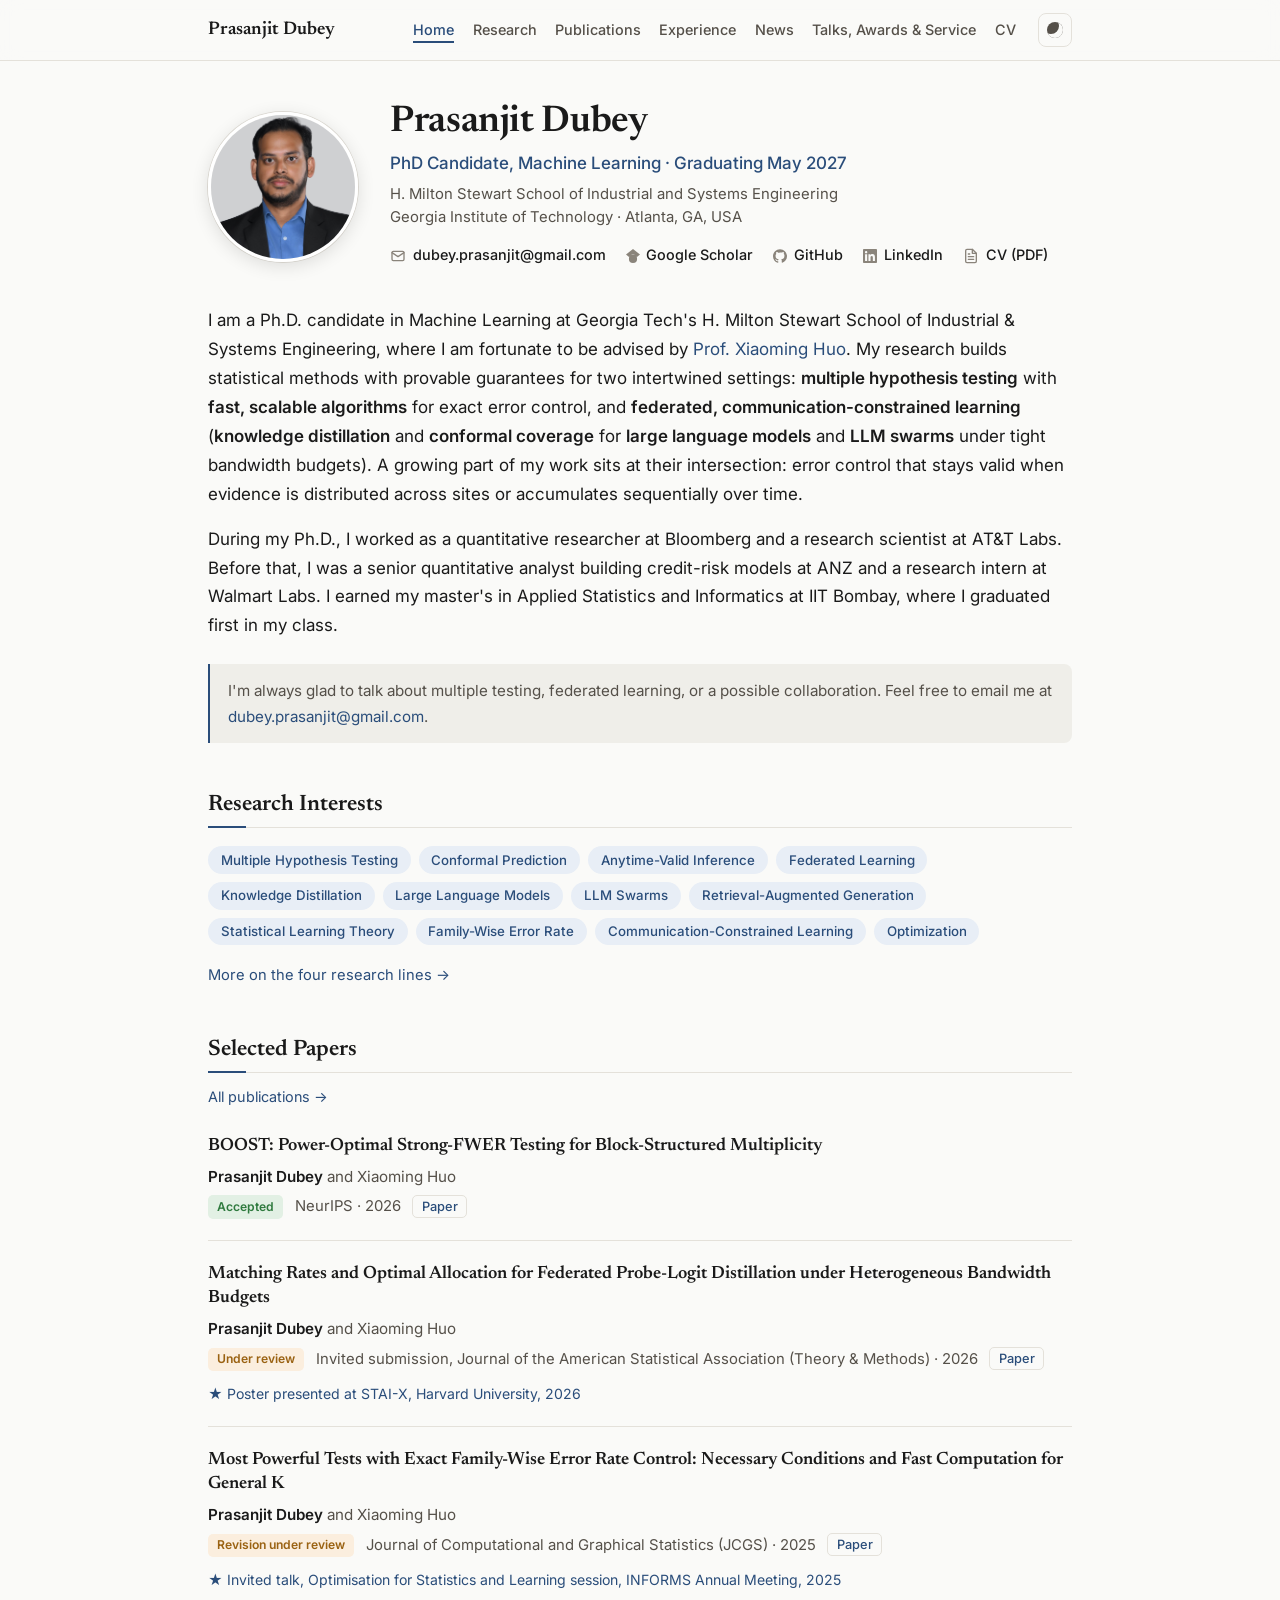
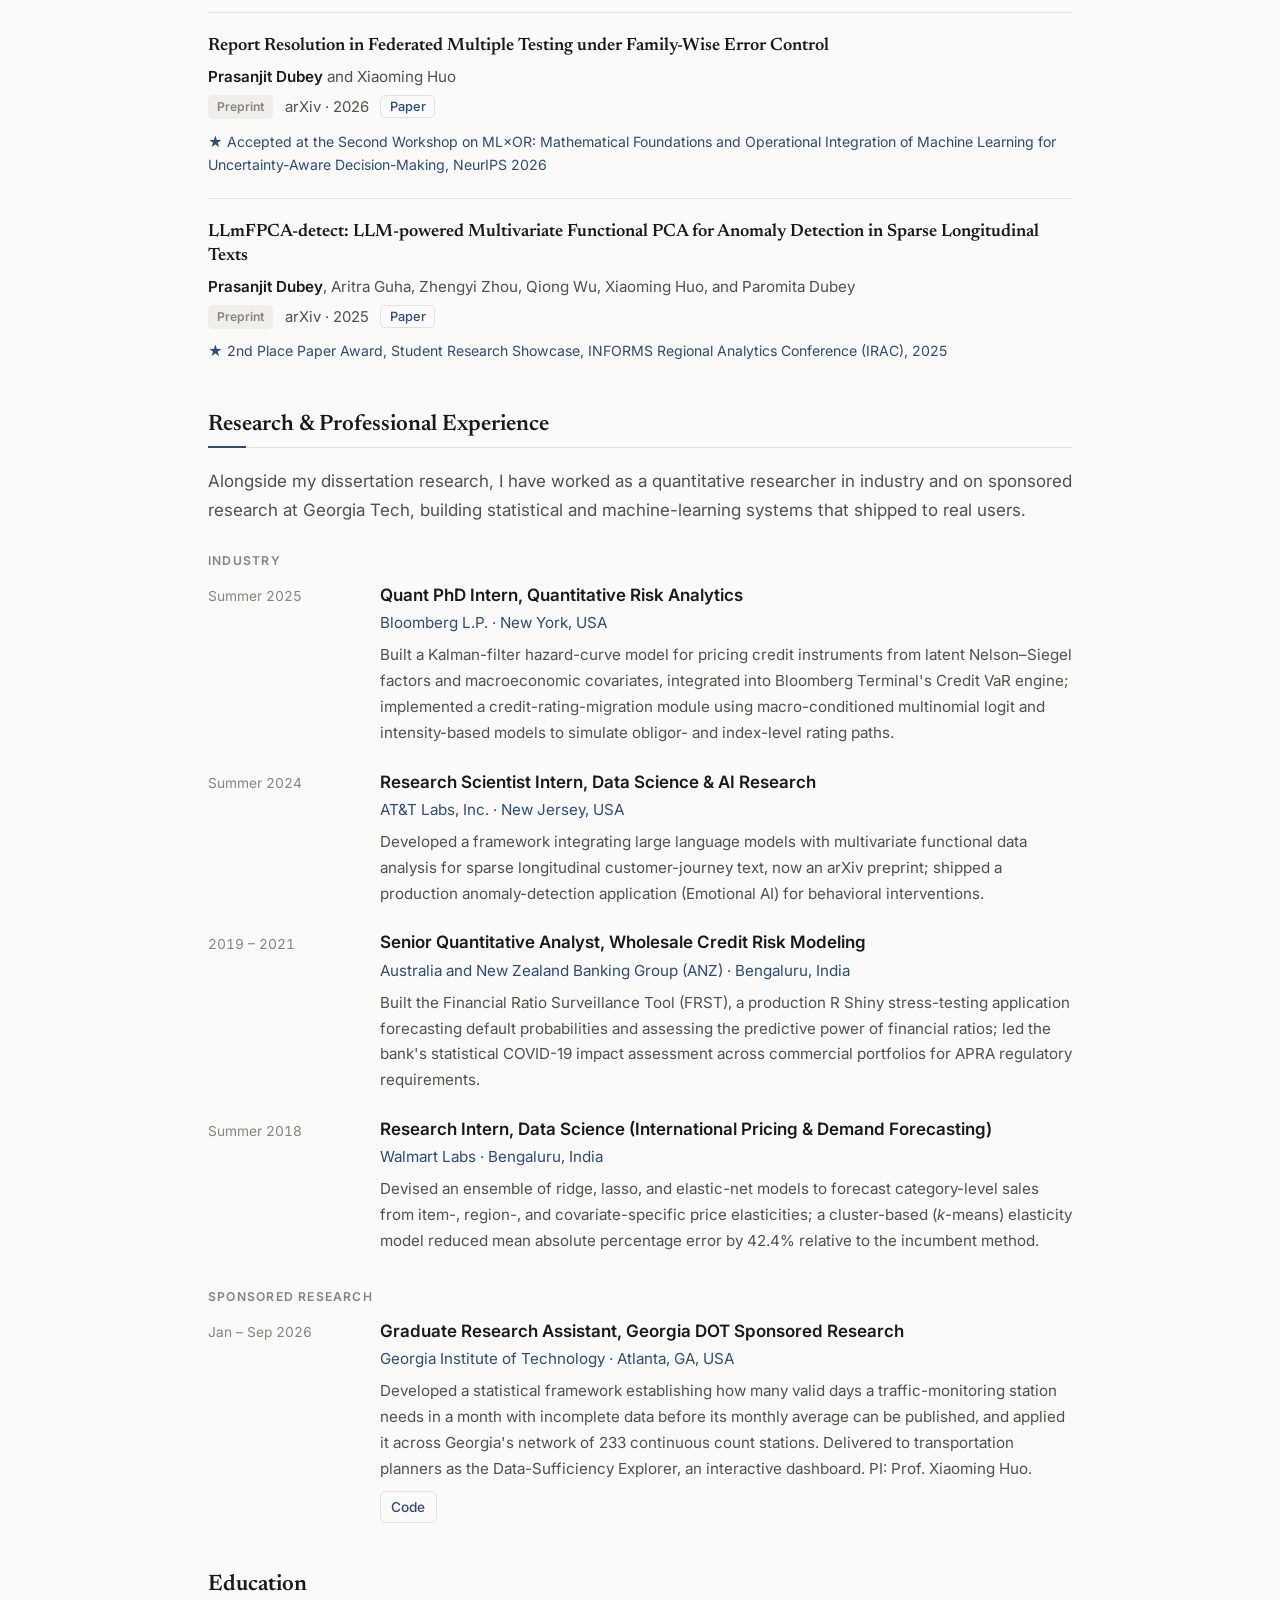
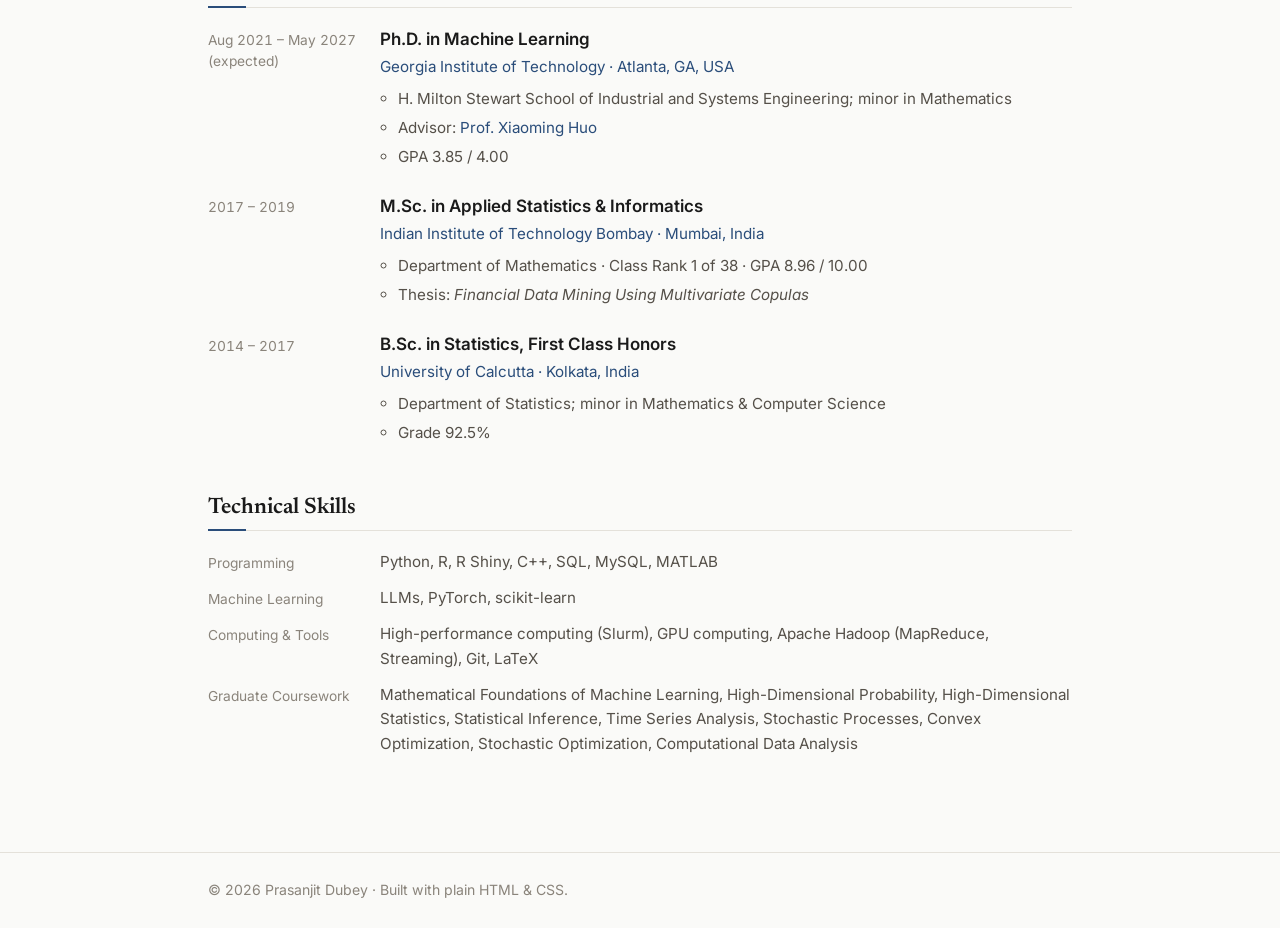
==== index.html @ bf168788 "Use the ML×OR workshop's official name The workshop is now named as its own site gives it: the Secon" ====
<!DOCTYPE html>
<html lang="en">
<head>
  <meta charset="UTF-8" />
  <meta name="viewport" content="width=device-width, initial-scale=1.0" />
  <title>Prasanjit Dubey</title>
  <meta name="description" content="Prasanjit Dubey, Ph.D. candidate in Machine Learning at Georgia Tech. Research on multiple hypothesis testing, conformal prediction, anytime-valid inference, and federated learning and knowledge distillation for language models." />
  <meta name="author" content="Prasanjit Dubey" />
  <meta name="keywords" content="Prasanjit Dubey, machine learning, statistics, multiple hypothesis testing, family-wise error rate, FWER, conformal prediction, anytime-valid inference, e-processes, federated learning, knowledge distillation, large language models, LLM swarms, retrieval-augmented generation, RAG, probe-logit distillation, communication-constrained learning, statistical learning theory, optimization, scalable algorithms, elementary symmetric polynomials, Georgia Tech, Xiaoming Huo" />

  <!-- Open Graph / social preview -->
  <meta property="og:type" content="website" />
  <meta property="og:title" content="Prasanjit Dubey" />
  <meta property="og:description" content="Ph.D. candidate in Machine Learning at Georgia Tech: multiple hypothesis testing, conformal prediction, anytime-valid inference, and federated learning for language models." />
  <meta property="og:url" content="https://pdubey96.github.io/" />
  <meta property="og:image" content="https://pdubey96.github.io/mypicnov2025.jpg" />
  <meta name="twitter:card" content="summary" />

  <!-- Favicon: "PD" monogram, self-contained -->
  <link rel="icon" href="data:image/svg+xml,%3Csvg xmlns='http://www.w3.org/2000/svg' viewBox='0 0 100 100'%3E%3Crect width='100' height='100' rx='20' fill='%232a4d7a'/%3E%3Ctext x='50' y='68' font-family='Georgia,serif' font-size='52' fill='white' text-anchor='middle'%3EPD%3C/text%3E%3C/svg%3E" />

  <!-- Fonts -->
  <link rel="preconnect" href="https://fonts.googleapis.com" />
  <link rel="preconnect" href="https://fonts.gstatic.com" crossorigin />
  <link href="https://fonts.googleapis.com/css2?family=Newsreader:ital,opsz,wght@0,6..72,400;0,6..72,500;0,6..72,600;1,6..72,400&family=Inter:wght@400;500;600&display=swap" rel="stylesheet" />

  <link rel="stylesheet" href="style.css?v=20261005b" />

  <!-- Set theme before paint to avoid a flash -->
  <script>
    (function () {
      try {
        var saved = localStorage.getItem("theme");
        var prefersDark = window.matchMedia("(prefers-color-scheme: dark)").matches;
        if (saved === "dark" || (!saved && prefersDark)) {
          document.documentElement.setAttribute("data-theme", "dark");
        }
      } catch (e) {}
    })();
  </script>

  <!-- These sections moved to pages of their own; keep old links such as
       /#publications working by sending them on before anything renders. -->
  <script>
    (function () {
      var moved = {
        "#publications": "publications.html",
        "#talks": "awards.html#talks",
        "#news": "news.html",
        "#awards": "awards.html",
        "#service": "awards.html#service"
      };
      if (moved[location.hash]) location.replace(moved[location.hash]);
    })();
  </script>
</head>

<body>
  <a class="skip-link" href="#main">Skip to content</a>

  <!-- The top bar is repeated in all six pages; edit them together. -->
  <header class="site-header">
    <nav class="nav" aria-label="Primary">
      <a class="nav-brand" href="index.html">Prasanjit Dubey</a>
      <ul class="nav-links">
        <li><a href="index.html" aria-current="page">Home</a></li>
        <li><a href="research.html">Research</a></li>
        <li><a href="publications.html">Publications</a></li>
        <li><a href="experience.html">Experience</a></li>
        <li><a href="news.html">News</a></li>
        <li><a href="awards.html">Talks, Awards &amp; Service</a></li>
        <li><a href="cv.pdf" target="_blank" rel="noopener">CV</a></li>
      </ul>
      <button id="theme-toggle" class="theme-toggle" aria-label="Toggle dark mode" title="Toggle dark mode">
        <span class="theme-toggle-icon" aria-hidden="true"></span>
      </button>
    </nav>
  </header>

  <main id="main">

    <!-- ============ IDENTITY ============ -->
    <section id="about" class="hero">
      <img class="avatar" src="mypicnov2025.jpg" alt="Prasanjit Dubey" width="150" height="150" />
      <div class="hero-text">
        <h1 class="hero-name">Prasanjit Dubey</h1>
        <p class="hero-title">PhD Candidate, Machine Learning · Graduating May 2027</p>
        <p class="hero-affil">
          H. Milton Stewart School of Industrial and Systems Engineering<br />
          Georgia Institute of Technology · Atlanta,&nbsp;GA,&nbsp;USA
        </p>
        <ul class="hero-links">
          <li><a href="mailto:dubey.prasanjit@gmail.com">
            <svg class="icon-stroke" viewBox="0 0 24 24" fill="none" stroke="currentColor" stroke-width="2" stroke-linecap="round" stroke-linejoin="round" aria-hidden="true"><rect x="3" y="5" width="18" height="14" rx="2"/><path d="m3 7 9 6 9-6"/></svg>
            <span>dubey.prasanjit@gmail.com</span></a></li>
          <li><a href="https://scholar.google.com/citations?user=jp3epVkAAAAJ&amp;hl=en" target="_blank" rel="noopener">
            <svg viewBox="0 0 24 24" fill="currentColor" aria-hidden="true"><path d="M5.242 13.769L0 9.5 12 0l12 9.5-5.242 4.269C17.548 11.249 14.978 9.5 12 9.5c-2.977 0-5.548 1.748-6.758 4.269zM12 10a7 7 0 1 0 0 14 7 7 0 0 0 0-14z"/></svg>
            <span>Google Scholar</span></a></li>
          <li><a href="https://github.com/pdubey96" target="_blank" rel="noopener">
            <svg viewBox="0 0 24 24" fill="currentColor" aria-hidden="true"><path d="M12 .297c-6.63 0-12 5.373-12 12 0 5.303 3.438 9.8 8.205 11.385.6.113.82-.258.82-.577 0-.285-.01-1.04-.015-2.04-3.338.724-4.042-1.61-4.042-1.61C4.422 18.07 3.633 17.7 3.633 17.7c-1.087-.744.084-.729.084-.729 1.205.084 1.838 1.236 1.838 1.236 1.07 1.835 2.809 1.305 3.495.998.108-.776.417-1.305.76-1.605-2.665-.305-5.467-1.334-5.467-5.931 0-1.311.469-2.381 1.236-3.221-.124-.303-.535-1.524.117-3.176 0 0 1.008-.322 3.301 1.23A11.5 11.5 0 0 1 12 5.803c1.02.005 2.047.138 3.006.404 2.291-1.552 3.297-1.23 3.297-1.23.653 1.653.242 2.874.118 3.176.77.84 1.235 1.911 1.235 3.221 0 4.609-2.807 5.624-5.479 5.921.43.372.823 1.102.823 2.222 0 1.606-.014 2.898-.014 3.293 0 .322.216.694.825.576C20.565 22.092 24 17.592 24 12.297c0-6.627-5.373-12-12-12"/></svg>
            <span>GitHub</span></a></li>
          <li><a href="https://www.linkedin.com/in/prasanjit-dubey/" target="_blank" rel="noopener">
            <svg viewBox="0 0 24 24" fill="currentColor" aria-hidden="true"><path d="M20.447 20.452h-3.554v-5.569c0-1.328-.027-3.037-1.852-3.037-1.853 0-2.136 1.445-2.136 2.939v5.667H9.351V9h3.414v1.561h.046c.477-.9 1.637-1.85 3.37-1.85 3.601 0 4.267 2.37 4.267 5.455v6.286zM5.337 7.433a2.062 2.062 0 0 1-2.063-2.065 2.064 2.064 0 1 1 2.063 2.065zm1.782 13.019H3.555V9h3.564v11.452zM22.225 0H1.771C.792 0 0 .774 0 1.729v20.542C0 23.227.792 24 1.771 24h20.451C23.2 24 24 23.227 24 22.271V1.729C24 .774 23.2 0 22.222 0h.003z"/></svg>
            <span>LinkedIn</span></a></li>
          <li><a href="cv.pdf" target="_blank" rel="noopener">
            <svg class="icon-stroke" viewBox="0 0 24 24" fill="none" stroke="currentColor" stroke-width="2" stroke-linecap="round" stroke-linejoin="round" aria-hidden="true"><path d="M14 2H6a2 2 0 0 0-2 2v16a2 2 0 0 0 2 2h12a2 2 0 0 0 2-2V8z"/><polyline points="14 2 14 8 20 8"/><line x1="16" y1="13" x2="8" y2="13"/><line x1="16" y1="17" x2="8" y2="17"/><line x1="10" y1="9" x2="8" y2="9"/></svg>
            <span>CV (PDF)</span></a></li>
        </ul>
      </div>
    </section>

    <!-- ============ ABOUT ============ -->
    <section class="section">
      <p class="bio">
        I am a Ph.D. candidate in Machine Learning at Georgia Tech's H. Milton
        Stewart School of Industrial &amp; Systems Engineering, where I am
        fortunate to be advised by
        <a href="https://huo.isye.gatech.edu/" target="_blank" rel="noopener">Prof. Xiaoming Huo</a>.
        My research builds statistical methods with provable guarantees for two
        intertwined settings: <strong>multiple hypothesis testing</strong> with
        <strong>fast, scalable algorithms</strong> for exact error control, and
        <strong>federated, communication-constrained learning</strong>
        (<strong>knowledge distillation</strong> and <strong>conformal
        coverage</strong> for <strong>large language models</strong> and
        <strong>LLM swarms</strong> under tight bandwidth budgets). A growing
        part of my work sits at their intersection: error control that stays
        valid when evidence is distributed across sites or accumulates
        sequentially over time.
      </p>
      <p class="bio">
        During my Ph.D., I worked as a quantitative researcher at Bloomberg and
        a research scientist at AT&amp;T Labs. Before that, I was a senior
        quantitative analyst building credit-risk models at ANZ and a research
        intern at Walmart Labs. I earned my master's in Applied Statistics and
        Informatics at IIT Bombay, where I graduated first in my class.
      </p>
      <p id="contact" class="callout">
        I'm always glad to talk about multiple testing, federated learning, or a
        possible collaboration. Feel free to email me at
        <a href="mailto:dubey.prasanjit@gmail.com">dubey.prasanjit@gmail.com</a>.
      </p>
    </section>

    <!-- ============ RESEARCH INTERESTS ============ -->
    <section id="research" class="section">
      <h2>Research Interests</h2>
      <ul class="topics" aria-label="Research topics">
        <li>Multiple Hypothesis Testing</li>
        <li>Conformal Prediction</li>
        <li>Anytime-Valid Inference</li>
        <li>Federated Learning</li>
        <li>Knowledge Distillation</li>
        <li>Large Language Models</li>
        <li>LLM Swarms</li>
        <li>Retrieval-Augmented Generation</li>
        <li>Statistical Learning Theory</li>
        <li>Family-Wise Error Rate</li>
        <li>Communication-Constrained Learning</li>
        <li>Optimization</li>
      </ul>
      <p class="more"><a href="research.html">More on the four research lines →</a></p>
    </section>

    <!-- ============ LATEST PAPERS ============ -->
    <!-- A hand-picked subset of publications.html, copied entry for entry
         (without abstracts). When one of these changes status, update both. -->
    <section id="selected" class="section">
      <h2>Selected Papers</h2>
      <p class="note"><a href="publications.html">All publications →</a></p>
      <ol class="pub-list pub-list-plain">
        <li class="pub">
          <div class="pub-body">
            <h3 class="pub-title">BOOST: Power-Optimal Strong-FWER Testing for Block-Structured Multiplicity</h3>
            <p class="pub-authors"><span class="me">Prasanjit Dubey</span> and Xiaoming Huo</p>
            <p class="pub-venue"><span class="badge badge-pub">Accepted</span> NeurIPS · 2026 <a class="pub-link" href="https://arxiv.org/abs/2605.27664" target="_blank" rel="noopener">Paper</a></p>
          </div>
        </li>
        <li class="pub">
          <div class="pub-body">
            <h3 class="pub-title">Matching Rates and Optimal Allocation for Federated Probe-Logit Distillation under Heterogeneous Bandwidth Budgets</h3>
            <p class="pub-authors"><span class="me">Prasanjit Dubey</span> and Xiaoming Huo</p>
            <p class="pub-venue"><span class="badge badge-review">Under review</span> Invited submission, Journal of the American Statistical Association (Theory &amp; Methods) · 2026 <a class="pub-link" href="https://arxiv.org/abs/2605.29642" target="_blank" rel="noopener">Paper</a></p>
            <p class="pub-award">★ Poster presented at STAI-X, Harvard University, 2026</p>
          </div>
        </li>
        <li class="pub">
          <div class="pub-body">
            <h3 class="pub-title">Most Powerful Tests with Exact Family-Wise Error Rate Control: Necessary Conditions and Fast Computation for General K</h3>
            <p class="pub-authors"><span class="me">Prasanjit Dubey</span> and Xiaoming Huo</p>
            <p class="pub-venue"><span class="badge badge-review">Revision under review</span> Journal of Computational and Graphical Statistics (JCGS) · 2025 <a class="pub-link" href="https://arxiv.org/abs/2604.10986" target="_blank" rel="noopener">Paper</a></p>
            <p class="pub-award">★ Invited talk, Optimisation for Statistics and Learning session, INFORMS Annual Meeting, 2025</p>
          </div>
        </li>
        <li class="pub">
          <div class="pub-body">
            <h3 class="pub-title">Report Resolution in Federated Multiple Testing under Family-Wise Error Control</h3>
            <p class="pub-authors"><span class="me">Prasanjit Dubey</span> and Xiaoming Huo</p>
            <p class="pub-venue"><span class="badge badge-prep">Preprint</span> arXiv · 2026 <a class="pub-link" href="https://arxiv.org/abs/2609.19708" target="_blank" rel="noopener">Paper</a></p>
            <p class="pub-award">★ Accepted at the Second Workshop on ML×OR: Mathematical Foundations and Operational Integration of Machine Learning for Uncertainty-Aware Decision-Making, NeurIPS 2026</p>
          </div>
        </li>
        <li class="pub">
          <div class="pub-body">
            <h3 class="pub-title">LLmFPCA-detect: LLM-powered Multivariate Functional PCA for Anomaly Detection in Sparse Longitudinal Texts</h3>
            <p class="pub-authors"><span class="me">Prasanjit Dubey</span>, Aritra Guha, Zhengyi Zhou, Qiong Wu, Xiaoming Huo, and Paromita Dubey</p>
            <p class="pub-venue"><span class="badge badge-prep">Preprint</span> arXiv · 2025 <a class="pub-link" href="https://arxiv.org/abs/2512.14604" target="_blank" rel="noopener">Paper</a></p>
            <p class="pub-award">★ 2nd Place Paper Award, Student Research Showcase, INFORMS Regional Analytics Conference (IRAC), 2025</p>
          </div>
        </li>
      </ol>
    </section>

    <!-- ============ EXPERIENCE ============ -->
    <section id="experience" class="section">
      <h2>Research &amp; Professional Experience</h2>
      <p class="section-intro">
        Alongside my dissertation research, I have worked as a quantitative
        researcher in industry and on sponsored research at Georgia Tech, building
        statistical and machine-learning systems that shipped to real users.
      </p>
      <!-- Grouped by kind so the industry roles lead, newest first within
           each group. (The CV lists all five in one run, newest first.) -->
      <h3 class="group-label">Industry</h3>
      <ul class="timeline">
        <li>
          <span class="t-date">Summer 2025</span>
          <div class="t-body">
            <p class="exp-role">Quant PhD Intern, Quantitative Risk Analytics</p>
            <p class="exp-org">Bloomberg L.P. · New York, USA</p>
            <p class="exp-desc">
              Built a Kalman-filter hazard-curve model for pricing credit
              instruments from latent Nelson–Siegel factors and macroeconomic
              covariates, integrated into Bloomberg Terminal's Credit VaR engine;
              implemented a credit-rating-migration module using macro-conditioned
              multinomial logit and intensity-based models to simulate obligor- and
              index-level rating paths.
            </p>
          </div>
        </li>
        <li>
          <span class="t-date">Summer 2024</span>
          <div class="t-body">
            <p class="exp-role">Research Scientist Intern, Data Science &amp; AI Research</p>
            <p class="exp-org">AT&amp;T Labs, Inc. · New Jersey, USA</p>
            <p class="exp-desc">
              Developed a framework integrating large language models with
              multivariate functional data analysis for sparse longitudinal
              customer-journey text, now an arXiv preprint; shipped a
              production anomaly-detection application (Emotional AI) for
              behavioral interventions.
            </p>
          </div>
        </li>
        <li>
          <span class="t-date">2019 – 2021</span>
          <div class="t-body">
            <p class="exp-role">Senior Quantitative Analyst, Wholesale Credit Risk Modeling</p>
            <p class="exp-org">Australia and New Zealand Banking Group (ANZ) · Bengaluru, India</p>
            <p class="exp-desc">
              Built the Financial Ratio Surveillance Tool (FRST), a production
              R Shiny stress-testing application forecasting default probabilities
              and assessing the predictive power of financial ratios; led the
              bank's statistical COVID-19 impact assessment across commercial
              portfolios for APRA regulatory requirements.
            </p>
          </div>
        </li>
        <li>
          <span class="t-date">Summer 2018</span>
          <div class="t-body">
            <p class="exp-role">Research Intern, Data Science (International Pricing &amp; Demand Forecasting)</p>
            <p class="exp-org">Walmart Labs · Bengaluru, India</p>
            <p class="exp-desc">
              Devised an ensemble of ridge, lasso, and elastic-net models to
              forecast category-level sales from item-, region-, and
              covariate-specific price elasticities; a cluster-based
              (<em>k</em>-means) elasticity model reduced mean absolute percentage
              error by 42.4% relative to the incumbent method.
            </p>
          </div>
        </li>
      </ul>
      <h3 class="group-label">Sponsored Research</h3>
      <ul class="timeline">
        <li>
          <span class="t-date">Jan – Sep 2026</span>
          <div class="t-body">
            <p class="exp-role">Graduate Research Assistant, Georgia DOT Sponsored Research</p>
            <p class="exp-org">Georgia Institute of Technology · Atlanta, GA, USA</p>
            <p class="exp-desc">
              Developed a statistical framework establishing how many valid days a
              traffic-monitoring station needs in a month with incomplete data
              before its monthly average can be published, and applied it across
              Georgia's network of 233 continuous count stations. Delivered to
              transportation planners as the Data-Sufficiency Explorer, an
              interactive dashboard. PI: Prof. Xiaoming Huo.
            </p>
            <div class="pub-links exp-links">
              <a href="https://github.com/pdubey96/GDoT_CCS_Data_Sufficiency_Explorer" target="_blank" rel="noopener">Code</a>
            </div>
          </div>
        </li>
      </ul>
    </section>

    <!-- ============ EDUCATION ============ -->
    <section id="education" class="section">
      <h2>Education</h2>
      <ul class="timeline">
        <li>
          <span class="t-date">Aug 2021 – May 2027 (expected)</span>
          <div class="t-body">
            <p class="exp-role">Ph.D. in Machine Learning</p>
            <p class="exp-org">Georgia Institute of Technology · Atlanta, GA, USA</p>
            <ul class="edu-detail">
              <li>H. Milton Stewart School of Industrial and Systems Engineering; minor in Mathematics</li>
              <li>Advisor: <a href="https://huo.isye.gatech.edu/" target="_blank" rel="noopener">Prof. Xiaoming Huo</a></li>
              <li>GPA 3.85 / 4.00</li>
            </ul>
          </div>
        </li>
        <li>
          <span class="t-date">2017 – 2019</span>
          <div class="t-body">
            <p class="exp-role">M.Sc. in Applied Statistics &amp; Informatics</p>
            <p class="exp-org">Indian Institute of Technology Bombay · Mumbai, India</p>
            <ul class="edu-detail">
              <li>Department of Mathematics · Class Rank 1 of 38 · GPA 8.96 / 10.00</li>
              <li>Thesis: <em>Financial Data Mining Using Multivariate Copulas</em></li>
            </ul>
          </div>
        </li>
        <li>
          <span class="t-date">2014 – 2017</span>
          <div class="t-body">
            <p class="exp-role">B.Sc. in Statistics, First Class Honors</p>
            <p class="exp-org">University of Calcutta · Kolkata, India</p>
            <ul class="edu-detail">
              <li>Department of Statistics; minor in Mathematics &amp; Computer Science</li>
              <li>Grade 92.5%</li>
            </ul>
          </div>
        </li>
      </ul>
    </section>

    <!-- ============ TECHNICAL SKILLS ============ -->
    <section id="skills" class="section">
      <h2>Technical Skills</h2>
      <dl class="skills-list">
        <div class="skill-row">
          <dt>Programming</dt>
          <dd>Python, R, R Shiny, C++, SQL, MySQL, MATLAB</dd>
        </div>
        <div class="skill-row">
          <dt>Machine Learning</dt>
          <dd>LLMs, PyTorch, scikit-learn</dd>
        </div>
        <div class="skill-row">
          <dt>Computing &amp; Tools</dt>
          <dd>High-performance computing (Slurm), GPU computing, Apache Hadoop (MapReduce, Streaming), Git, LaTeX</dd>
        </div>
        <div class="skill-row">
          <dt>Graduate Coursework</dt>
          <dd>Mathematical Foundations of Machine Learning, High-Dimensional Probability, High-Dimensional Statistics, Statistical Inference, Time Series Analysis, Stochastic Processes, Convex Optimization, Stochastic Optimization, Computational Data Analysis</dd>
        </div>
      </dl>
    </section>
  </main>

  <footer class="site-footer">
    <p>© <span id="year"></span> Prasanjit Dubey · Built with plain HTML &amp; CSS.</p>
  </footer>

  <script src="script.js?v=20261005b"></script>
</body>
</html>
---- style.css ----
/* ============================================================
   Prasanjit Dubey, personal site
   Plain CSS, no build step. Theme via CSS custom properties.
   Layout: a top bar on every page, one left-aligned column beneath it.
   ============================================================ */

:root {
  --bg: #fafaf8;
  --bg-soft: #efeee9;
  --surface: #ffffff;
  --text: #1a1a1a;
  --text-soft: #555049;
  --text-muted: #8a847b;
  --accent: #2a4d7a;
  --accent-soft: #e8eef6;
  --border: #e4e1da;
  --radius: 12px;
  --maxw: 58rem;
  /* The left column shared by dates, row labels and skill names, so they
     line up down every page. Wide enough for "Aug 2021 – May 2027". */
  --label-w: 9.5rem;
  --serif: "Newsreader", Georgia, "Times New Roman", serif;
  --sans: "Inter", -apple-system, BlinkMacSystemFont, "Segoe UI", Roboto, sans-serif;
}

[data-theme="dark"] {
  --bg: #15171c;
  --bg-soft: #232730;
  --surface: #1e2128;
  --text: #e8e6e1;
  --text-soft: #b3afa6;
  --text-muted: #847f76;
  --accent: #7da6dd;
  --accent-soft: #1f2a3a;
  --border: #2c2f38;
}

* { box-sizing: border-box; }

html { scroll-behavior: smooth; scroll-padding-top: 5rem; }

body {
  margin: 0;
  min-height: 100vh;
  display: flex;
  flex-direction: column;
  font-family: var(--sans);
  font-size: 17px;
  line-height: 1.7;
  color: var(--text);
  background: var(--bg);
  -webkit-font-smoothing: antialiased;
  text-rendering: optimizeLegibility;
}

@media (prefers-reduced-motion: reduce) {
  html { scroll-behavior: auto; }
  * { transition: none !important; }
}

h1, h2, h3, h4 { font-family: var(--serif); font-weight: 600; line-height: 1.25; }

a { color: var(--accent); text-decoration: none; }
a:hover { text-decoration: underline; }

strong { font-weight: 600; }
.muted { color: var(--text-muted); }

.skip-link {
  position: absolute;
  left: -999px;
  top: 0;
  background: var(--accent);
  color: #fff;
  padding: 0.5rem 1rem;
  border-radius: 0 0 8px 0;
  z-index: 100;
}
.skip-link:focus { left: 0; }

/* ---------------- Top bar ---------------- */
/* Repeated verbatim in every page; the current page's link carries
   aria-current="page", which is also what styles it. */
.site-header {
  position: sticky;
  top: 0;
  z-index: 50;
  background: color-mix(in srgb, var(--bg) 85%, transparent);
  backdrop-filter: saturate(180%) blur(10px);
  border-bottom: 1px solid var(--border);
}

.nav {
  max-width: var(--maxw);
  margin: 0 auto;
  padding: 0.8rem 2rem;
  display: flex;
  flex-wrap: wrap;
  align-items: center;
  gap: 0.45rem 1.4rem;
}

.nav-brand {
  font-family: var(--serif);
  font-weight: 600;
  font-size: 1.15rem;
  color: var(--text);
  white-space: nowrap;
  margin-right: auto;
}
.nav-brand:hover { text-decoration: none; color: var(--accent); }

.nav-links {
  list-style: none;
  display: flex;
  flex-wrap: wrap;
  gap: 0.2rem 1.15rem;
  margin: 0;
  padding: 0;
}

.nav-links a {
  color: var(--text-soft);
  font-size: 0.9rem;
  font-weight: 500;
  white-space: nowrap;
  padding: 0.15rem 0;
  border-bottom: 2px solid transparent;
}
.nav-links a:hover { color: var(--text); text-decoration: none; }
.nav-links a[aria-current="page"] { color: var(--accent); border-bottom-color: var(--accent); }

/* theme toggle button */
.theme-toggle {
  background: none;
  border: 1px solid var(--border);
  border-radius: 8px;
  width: 34px;
  height: 34px;
  cursor: pointer;
  display: grid;
  place-items: center;
  color: var(--text-soft);
}
.theme-toggle:hover { border-color: var(--accent); color: var(--accent); }
.theme-toggle-icon {
  width: 16px; height: 16px;
  border-radius: 50%;
  background: currentColor;
  box-shadow: inset -4px -4px 0 0 var(--bg);
  transition: all 0.3s;
}
[data-theme="dark"] .theme-toggle-icon {
  box-shadow: none;
  background: currentColor;
  transform: scale(0.7);
}

/* ---------------- Layout ---------------- */
/* The body is a column so that on a short page (Talks, News) the footer
   sits at the bottom of the window instead of halfway up it. */
main { flex: 1 0 auto; width: 100%; max-width: var(--maxw); margin: 0 auto; padding: 2.6rem 2rem 1rem; }

.section { margin: 0 0 3rem; }
.section-intro { color: var(--text-soft); margin: 0 0 1.8rem; }

/* Page titles and section headings sit on a hairline rule; a short accent
   bar at its left end anchors each section without a full-width colour line. */
.page-title {
  font-size: 1.95rem;
  letter-spacing: -0.01em;
  margin: 0 0 1.5rem;
  padding-bottom: 0.6rem;
  border-bottom: 1px solid var(--border);
  position: relative;
}
.section > h2 {
  font-size: 1.4rem;
  margin: 0 0 1.15rem;
  padding-bottom: 0.5rem;
  border-bottom: 1px solid var(--border);
  position: relative;
}
.page-title::after,
.section > h2::after {
  content: "";
  position: absolute;
  left: 0;
  bottom: -1px;
  width: 2.4rem;
  height: 2px;
  background: var(--accent);
}

/* A muted line directly under a heading, and a trailing "more" link. */
.note { font-size: 0.9rem; color: var(--text-muted); margin: -0.35rem 0 1.2rem; }
.more { font-size: 0.92rem; margin: 1.1rem 0 0; }

/* ---------------- Home: identity ---------------- */
/* Photo beside the name rather than above it, so the name, affiliation,
   links and the start of the bio all fit on the first screen. */
.hero { display: flex; align-items: center; gap: 2rem; margin: 0 0 2.2rem; }

.avatar {
  width: 150px;
  height: 150px;
  flex: none;
  border-radius: 50%;
  object-fit: cover;
  object-position: center 22%;
  border: 3px solid var(--surface);
  box-shadow: 0 4px 18px rgba(0, 0, 0, 0.12), 0 0 0 1px var(--border);
}

.hero-text { min-width: 0; }
.hero-name { font-size: 2.3rem; letter-spacing: -0.01em; line-height: 1.15; margin: 0 0 0.3rem; }
.hero-title { color: var(--accent); font-weight: 500; margin: 0 0 0.3rem; }
.hero-affil { color: var(--text-soft); font-size: 0.93rem; line-height: 1.55; margin: 0 0 0.9rem; }

.hero-links {
  list-style: none;
  display: flex;
  flex-wrap: wrap;
  gap: 0.35rem 1.25rem;
  margin: 0;
  padding: 0;
  font-size: 0.9rem;
}
.hero-links a {
  display: inline-flex;
  align-items: center;
  gap: 0.42rem;
  color: var(--text);
  font-weight: 500;
  white-space: nowrap;
}
.hero-links a:hover { color: var(--accent); text-decoration: none; }
/* Sized against the label's cap height, not the font size: at 17px the solid
   logos out-massed the text. The line-art icons fill only part of their
   24x24 box, so they need a bigger box to read at the same weight. */
.hero-links svg { width: 14px; height: 14px; flex-shrink: 0; color: var(--text-muted); transition: color 0.15s; }
.hero-links .icon-stroke { width: 16px; height: 16px; }
.hero-links a:hover svg { color: var(--accent); }

.bio { margin: 0 0 1rem; }

.callout {
  margin: 1.5rem 0 0;
  padding: 0.85rem 1.1rem;
  background: var(--bg-soft);
  border-left: 2px solid var(--accent);
  border-radius: 0 8px 8px 0;
  color: var(--text-soft);
  font-size: 0.95rem;
}

/* ---------------- Research topics (keyword chips) ---------------- */
.topics {
  list-style: none;
  display: flex;
  flex-wrap: wrap;
  gap: 0.5rem;
  padding: 0;
  margin: 0;
}
.topics li {
  font-size: 0.83rem;
  font-weight: 500;
  color: var(--accent);
  background: var(--accent-soft);
  border-radius: 999px;
  padding: 0.28rem 0.8rem;
  line-height: 1.4;
}

/* ---------------- Research page ---------------- */
.thread > p { color: var(--text-soft); }
/* Numbered [n] as on the Publications page. The counter runs across all four
   research lines, so each paper keeps one number site-wide. */
.threads { counter-reset: paper; }
.thread-papers { list-style: none; margin: 0; padding: 0; font-size: 0.95rem; color: var(--text-soft); }
.thread-papers > li { counter-increment: paper; position: relative; padding-left: 2.4rem; }
.thread-papers > li::before {
  content: "[" counter(paper) "]";
  position: absolute;
  left: 0;
  color: var(--text-muted);
  font-variant-numeric: tabular-nums;
}
.thread-papers li + li { margin-top: 0.35rem; }
/* Here the only label is "Papers", so its column fits the word rather than
   the site-wide date column, which left a wide gap before the list. */
.thread .row { grid-template-columns: auto minmax(0, 1fr); }

/* ---------------- Publications ---------------- */
.pub-list { list-style: none; margin: 0; padding: 0; }

/* Numbered [1]..[n] in a left gutter, as the CV sets them. The counter lives
   on the wrapper, not the list, so it runs unbroken across the four groups
   instead of restarting at each heading. */
#publications { counter-reset: pub; }
.pub {
  counter-increment: pub;
  display: grid;
  grid-template-columns: 2.4rem 1fr;
  padding: 1.3rem 0;
  border-bottom: 1px solid var(--border);
}
.pub::before {
  content: "[" counter(pub) "]";
  color: var(--text-muted);
  font-family: var(--sans);
  font-size: 0.9rem;
  line-height: 1.75;
  font-variant-numeric: tabular-nums;
}
.pub:first-child { padding-top: 0.3rem; }
.pub:last-child { border-bottom: 0; padding-bottom: 0; }

/* The home page's selected papers are unnumbered: they are a hand-picked
   subset, so numbers there would disagree with the full list's. */
.pub-list-plain .pub { display: block; }
.pub-list-plain .pub::before { content: none; }

.pub-title { font-size: 1.12rem; margin: 0 0 0.35rem; line-height: 1.35; }
.pub-authors { margin: 0 0 0.3rem; color: var(--text-soft); font-size: 0.95rem; }
.pub-authors .me { color: var(--text); font-weight: 600; }
.pub-venue { margin: 0 0 0.6rem; font-size: 0.93rem; color: var(--text-soft); }
.pub-abstract { margin: 0 0 0.7rem; font-size: 0.93rem; color: var(--text-soft); max-width: 70ch; }
.pub-award { margin: 0 0 0.6rem; font-size: 0.88rem; color: var(--accent); }

.badge {
  display: inline-block;
  font-size: 0.76rem;
  font-weight: 600;
  padding: 0.1rem 0.55rem;
  border-radius: 5px;
  margin-right: 0.5rem;
  font-family: var(--sans);
  vertical-align: 0.05em;
}
.badge-review { background: #fbeede; color: #9a6212; }
.badge-pub { background: #e2f0e4; color: #2f7a3e; }
.badge-prep { background: var(--bg-soft); color: var(--text-muted); }
[data-theme="dark"] .badge-review { background: #3a2e1a; color: #e0a553; }
[data-theme="dark"] .badge-pub { background: #1d3322; color: #74c98a; }

.pub-links { display: flex; gap: 0.6rem; flex-wrap: wrap; }
.pub-links a {
  font-size: 0.85rem;
  font-weight: 500;
  padding: 0.22rem 0.65rem;
  border: 1px solid var(--border);
  border-radius: 6px;
  font-family: var(--sans);
}
.pub-links a:hover { text-decoration: none; border-color: var(--accent); background: var(--accent-soft); }

/* A paper's link sits at the end of its venue line, as [Paper] does on the
   CV, instead of taking a line of its own. */
.pub-link {
  display: inline-block;
  margin-left: 0.45rem;
  padding: 0 0.55rem;
  font-size: 0.8rem;
  font-weight: 500;
  line-height: 1.65;
  border: 1px solid var(--border);
  border-radius: 5px;
  white-space: nowrap;
  vertical-align: 0.05em;
}
.pub-link:hover { text-decoration: none; border-color: var(--accent); background: var(--accent-soft); }
.pub-body > :last-child { margin-bottom: 0; }

/* ---------------- Timeline: date left, entry right ---------------- */
/* Used for experience, education, talks, awards and news. */
.timeline { list-style: none; margin: 0; padding: 0; }
.timeline > li {
  display: grid;
  grid-template-columns: var(--label-w) minmax(0, 1fr);
  column-gap: 1.25rem;
  margin: 0 0 1.5rem;
}
.timeline > li:last-child { margin-bottom: 0; }
.timeline-compact > li { margin-bottom: 0.75rem; }
.timeline-compact .t-body { font-size: 0.96rem; }

.t-date {
  color: var(--text-muted);
  font-size: 0.86rem;
  line-height: 1.5;
  padding-top: 0.22rem;
  font-variant-numeric: tabular-nums;
}
.t-body { min-width: 0; }
.t-body > :last-child { margin-bottom: 0; }

/* A small label over a group of timeline entries (Industry, Sponsored
   Research), so a list grouped by kind does not read as out of date order. */
.group-label {
  font-family: var(--sans);
  font-size: 0.76rem;
  font-weight: 600;
  letter-spacing: 0.1em;
  text-transform: uppercase;
  color: var(--text-muted);
  margin: 0 0 0.9rem;
}
.timeline + .group-label { margin-top: 2.2rem; }

.exp-role { font-weight: 600; color: var(--text); margin: 0; line-height: 1.5; }
.exp-org { color: var(--accent); font-size: 0.95rem; margin: 0.1rem 0 0.4rem; }
.exp-desc { margin: 0; font-size: 0.95rem; color: var(--text-soft); }
.exp-links { margin-top: 0.6rem; }

.edu-detail {
  margin: 0;
  padding-left: 1.1rem;
  color: var(--text-soft);
  font-size: 0.95rem;
}
.edu-detail li { margin-bottom: 0.2rem; }
.edu-detail li:last-child { margin-bottom: 0; }

.talk-title { font-size: 1.08rem; line-height: 1.4; margin: 0 0 0.35rem; }
.talk-venue { color: var(--text-soft); font-size: 0.93rem; margin: 0 0 0.15rem; }
.talk-venue + .pub-award { margin-top: 0.35rem; }

.award-text, .news-text { color: var(--text-soft); }

/* ---------------- Label rows: service, papers, skills ---------------- */
.row {
  display: grid;
  grid-template-columns: var(--label-w) minmax(0, 1fr);
  column-gap: 1.25rem;
}
.row + .row { margin-top: 1.5rem; }
.row-label { color: var(--text-muted); font-size: 0.86rem; line-height: 1.5; padding-top: 0.22rem; }
.row-body { color: var(--text-soft); font-size: 0.96rem; min-width: 0; }
.row-body p { margin: 0 0 0.4rem; }
.row-body ul { margin: 0; padding-left: 1.1rem; }
.row-body li { margin-bottom: 0.35rem; }
.row-body li:last-child { margin-bottom: 0; }

.skills-list { margin: 0; }
.skill-row {
  display: grid;
  grid-template-columns: var(--label-w) minmax(0, 1fr);
  column-gap: 1.25rem;
}
.skill-row + .skill-row { margin-top: 0.75rem; }
.skill-row dt { color: var(--text-muted); font-size: 0.86rem; line-height: 1.5; padding-top: 0.2rem; }
.skill-row dd { margin: 0; color: var(--text-soft); font-size: 0.95rem; line-height: 1.6; }

/* ---------------- Footer ---------------- */
.site-footer { border-top: 1px solid var(--border); margin-top: 2rem; }
.site-footer p {
  max-width: var(--maxw);
  margin: 0 auto;
  padding: 1.6rem 2rem;
  color: var(--text-muted);
  font-size: 0.88rem;
}

/* ---------------- Responsive ---------------- */
/* Below this width the links take their own row under the name, with the
   theme toggle staying top right; every page stays one tap away, with no
   menu to open. The seven links need about 870px on one row beside the name;
   the extra 30px covers fallback fonts wider than Inter. */
@media (max-width: 900px) {
  .nav-links { order: 1; flex-basis: 100%; }
}

@media (max-width: 640px) {
  body { font-size: 16px; }
  .nav { padding: 0.7rem 1.25rem; }
  .nav-links { gap: 0.15rem 1rem; }
  main { padding: 1.9rem 1.25rem 0.5rem; }

  .hero { flex-direction: column; align-items: flex-start; gap: 1.1rem; }
  .avatar { width: 124px; height: 124px; }
  .hero-name { font-size: 1.9rem; }
  .page-title { font-size: 1.7rem; }

  .pub { grid-template-columns: 1.9rem 1fr; }

  .timeline > li,
  .row,
  .skill-row { grid-template-columns: 1fr; }
  .t-date, .row-label, .skill-row dt { padding-top: 0; }
  .thread .row { grid-template-columns: 1fr; }

  .site-footer p { padding: 1.4rem 1.25rem; }
}
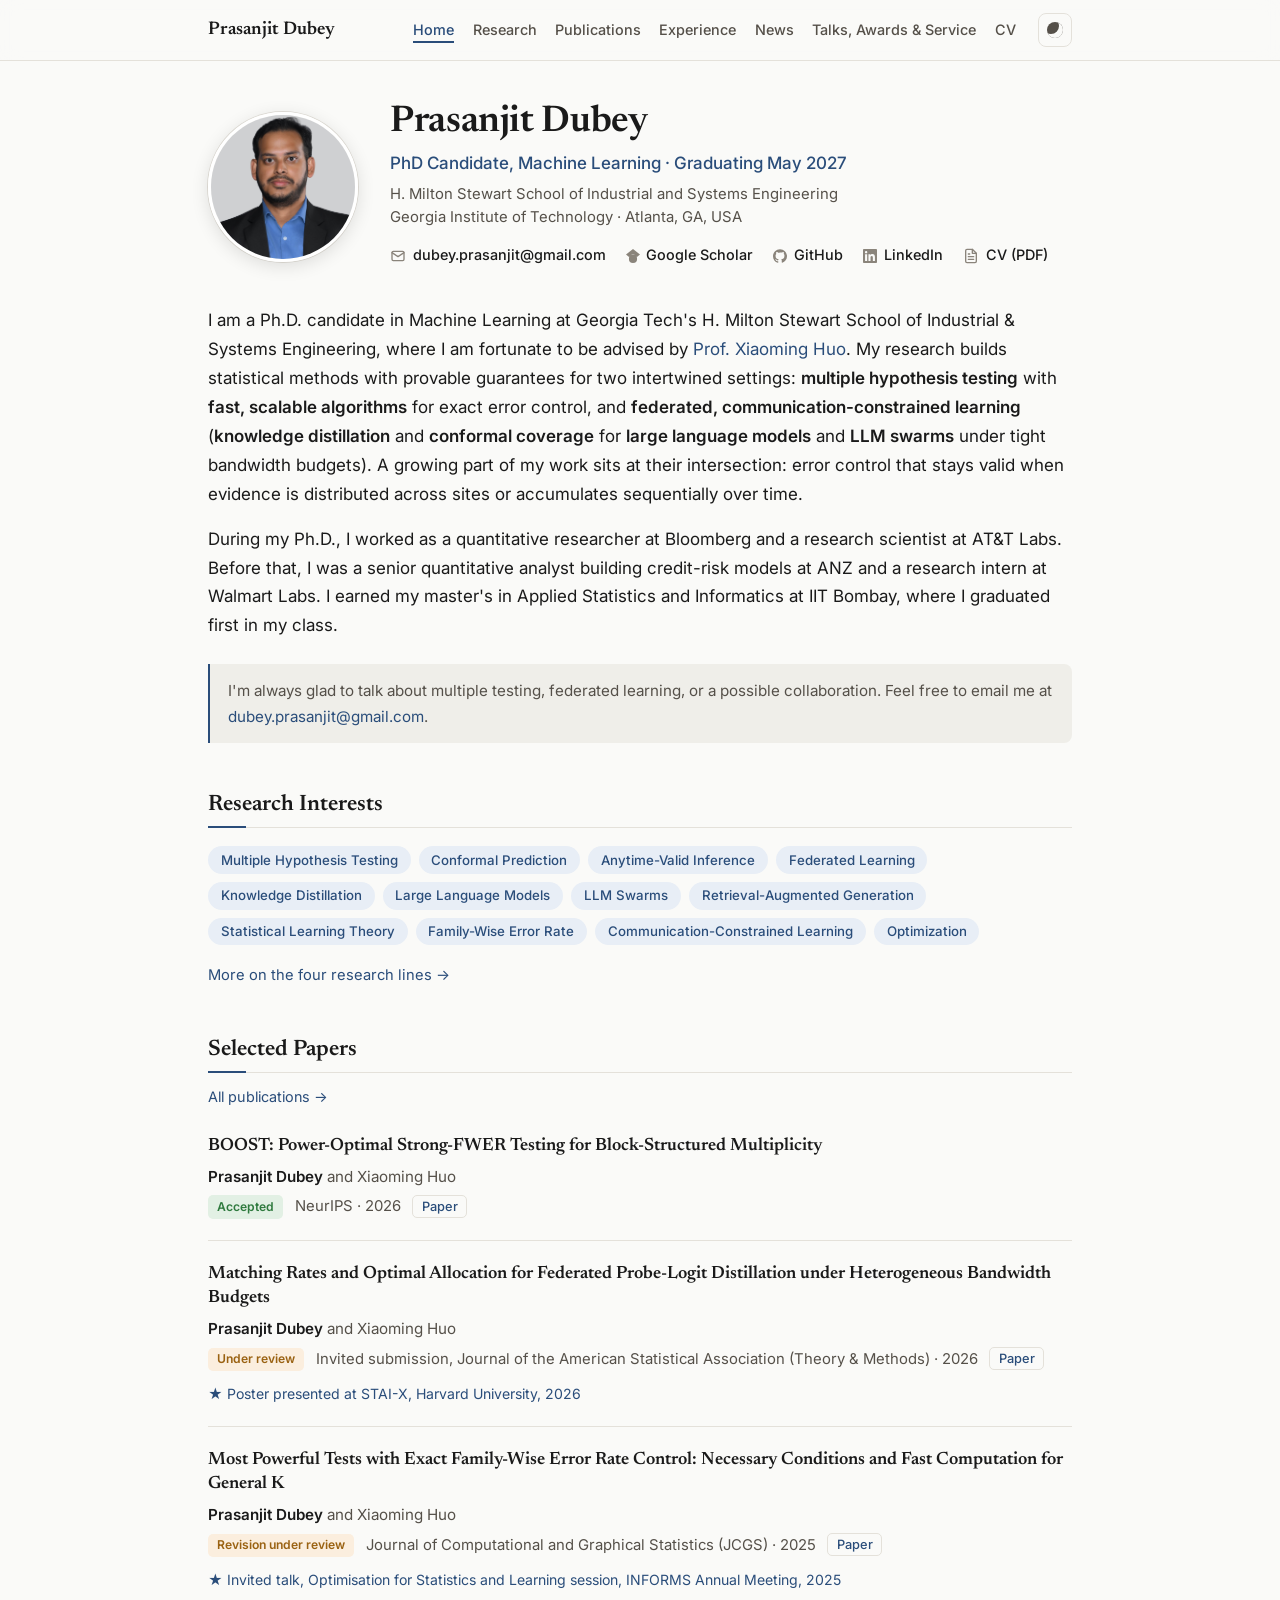
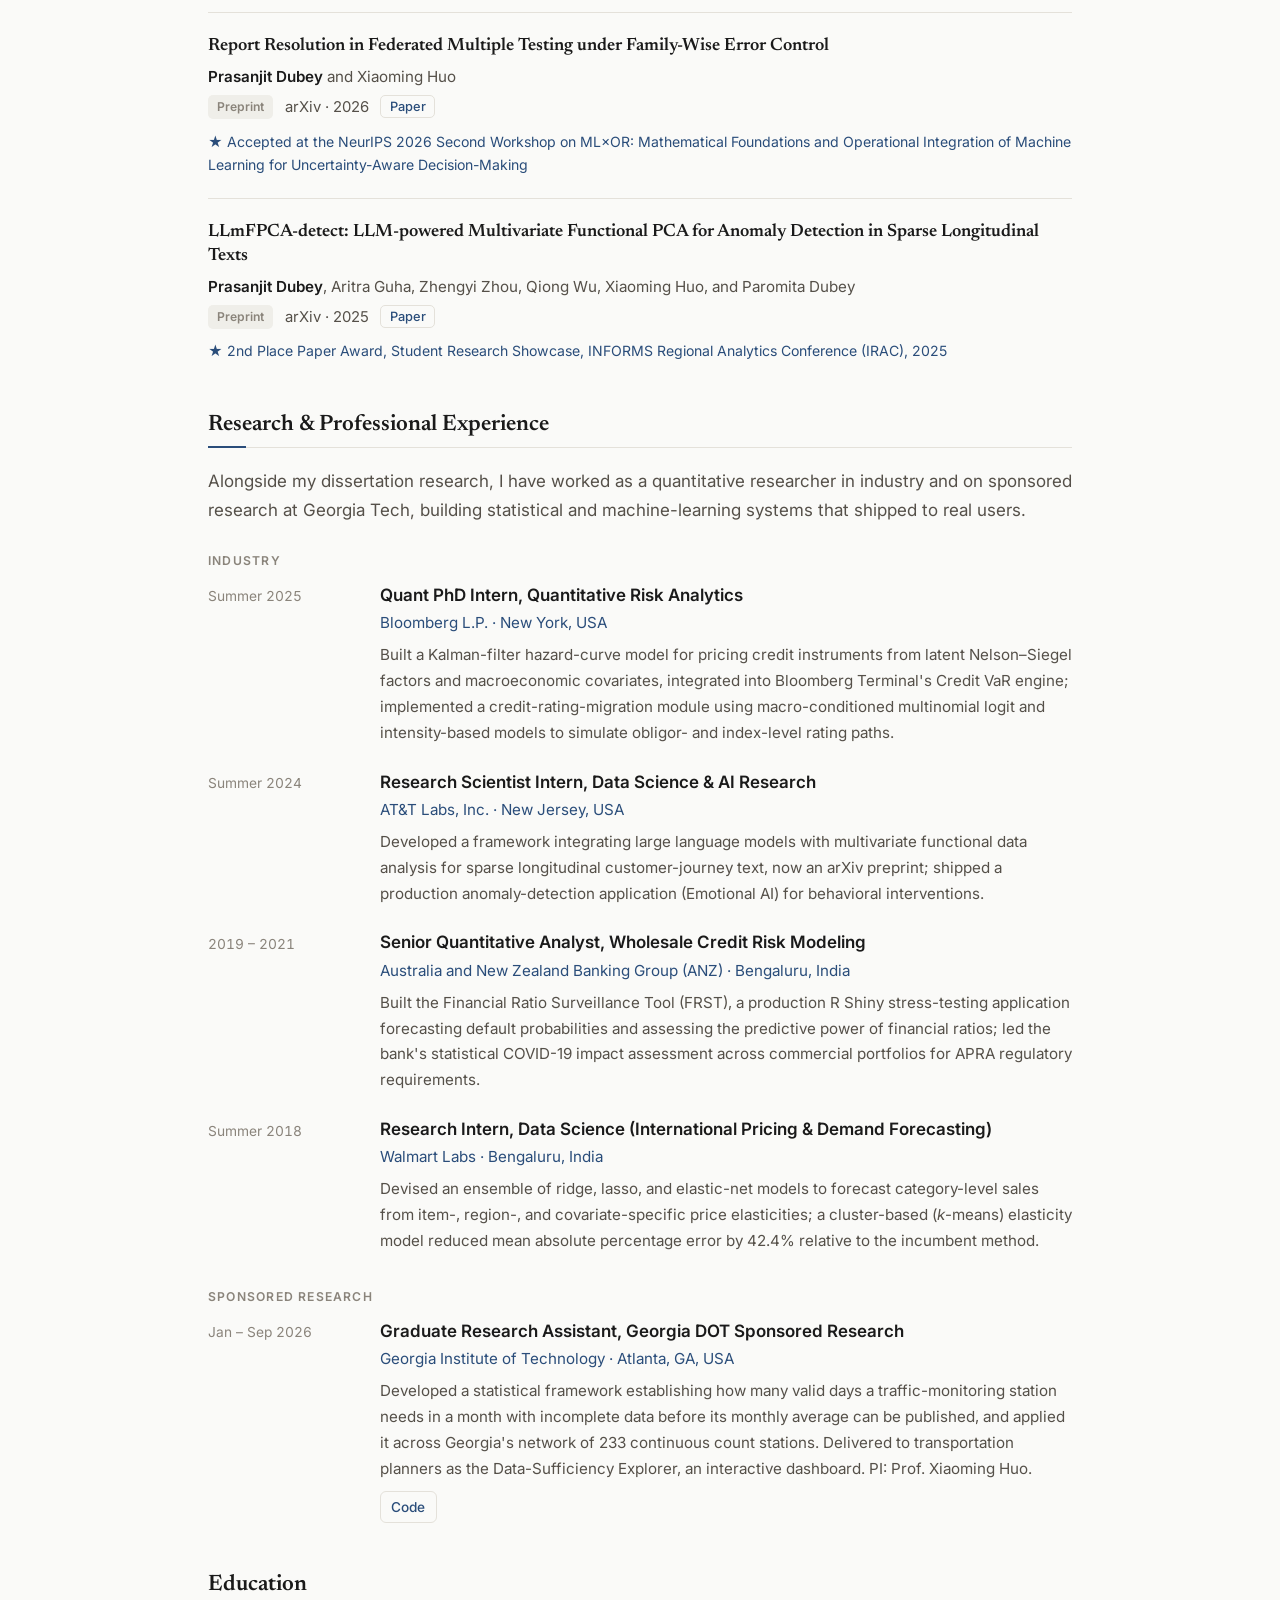
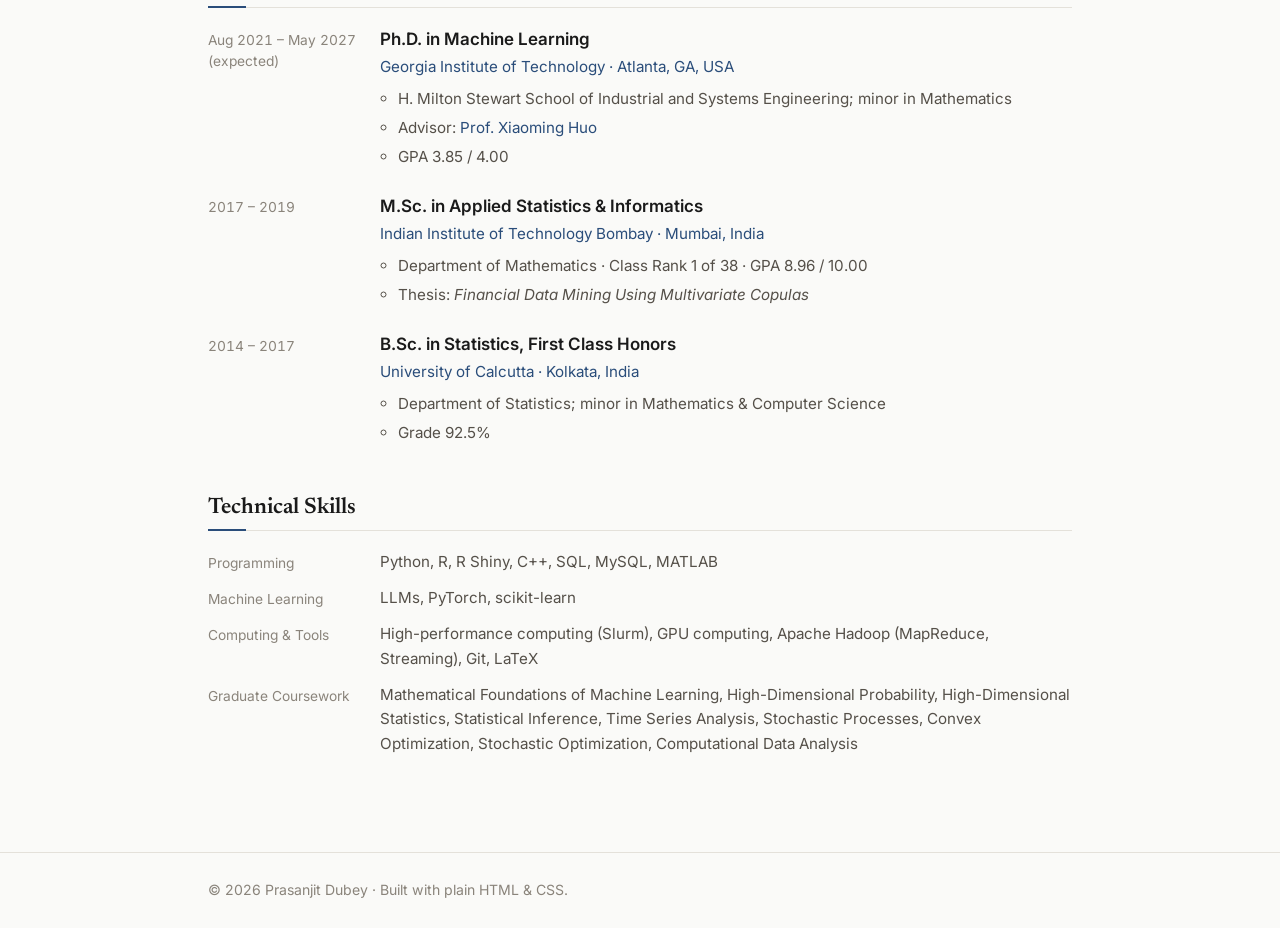
==== commit 6fd20f0f: "Lead the ML×OR workshop name with NeurIPS 2026 Both workshop acceptances now read "Accepted at the N" ====
--- a/index.html
+++ b/index.html
@@ -196,7 +196,7 @@
             <h3 class="pub-title">Report Resolution in Federated Multiple Testing under Family-Wise Error Control</h3>
             <p class="pub-authors"><span class="me">Prasanjit Dubey</span> and Xiaoming Huo</p>
             <p class="pub-venue"><span class="badge badge-prep">Preprint</span> arXiv · 2026 <a class="pub-link" href="https://arxiv.org/abs/2609.19708" target="_blank" rel="noopener">Paper</a></p>
-            <p class="pub-award">★ Accepted at the Second Workshop on ML×OR: Mathematical Foundations and Operational Integration of Machine Learning for Uncertainty-Aware Decision-Making, NeurIPS 2026</p>
+            <p class="pub-award">★ Accepted at the NeurIPS 2026 Second Workshop on ML×OR: Mathematical Foundations and Operational Integration of Machine Learning for Uncertainty-Aware Decision-Making</p>
           </div>
         </li>
         <li class="pub">
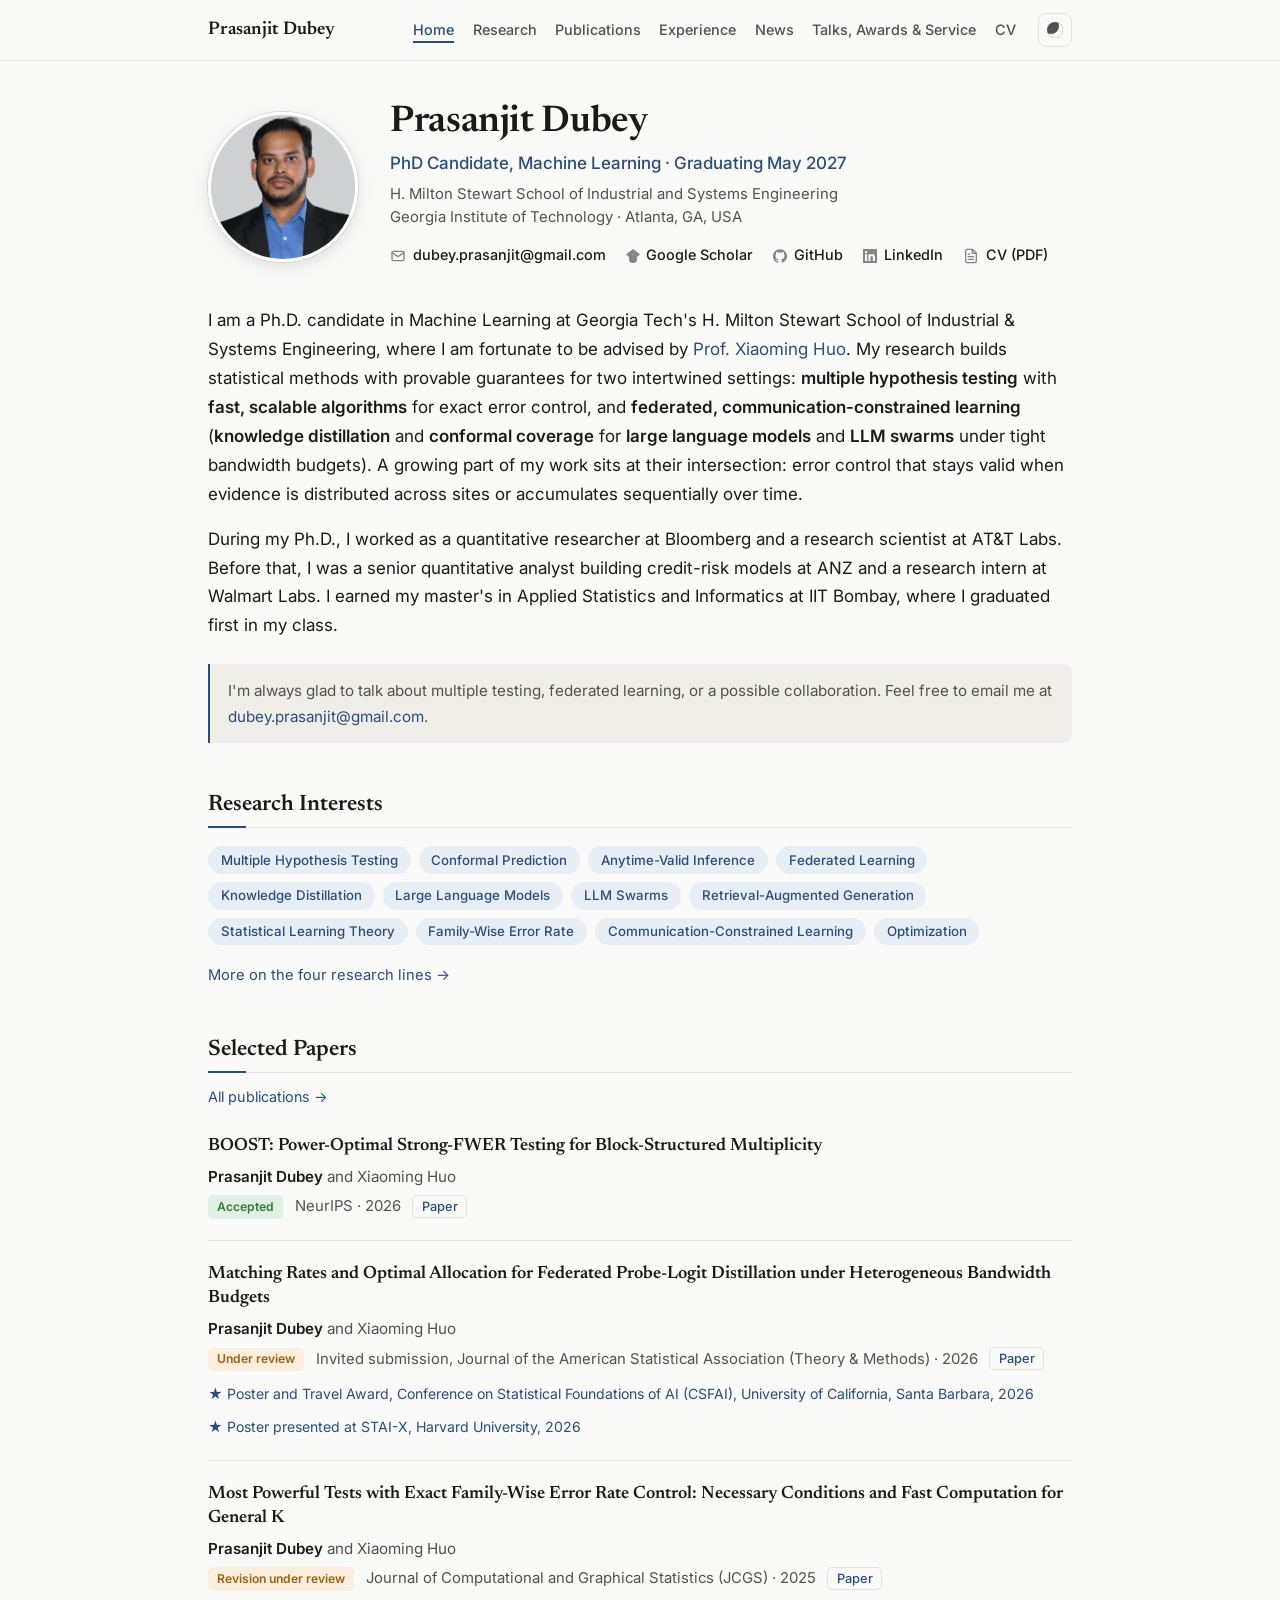
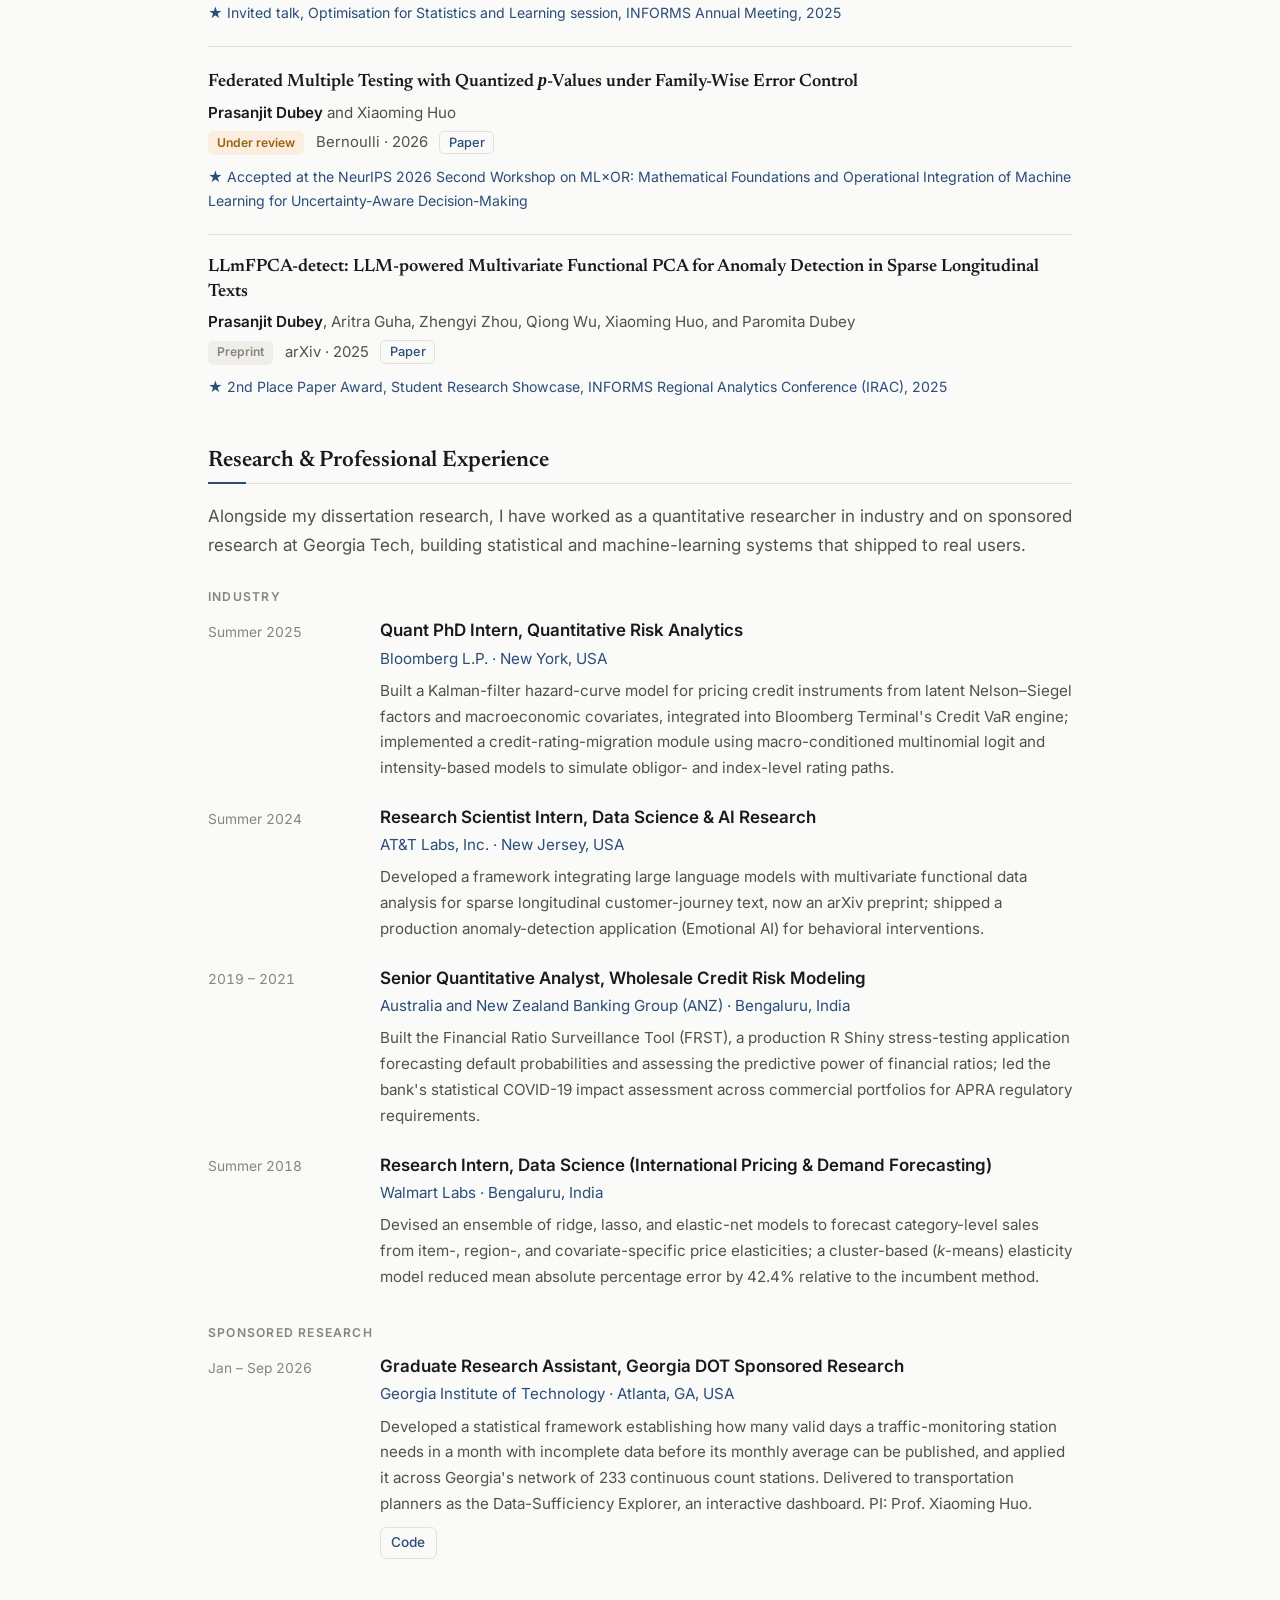
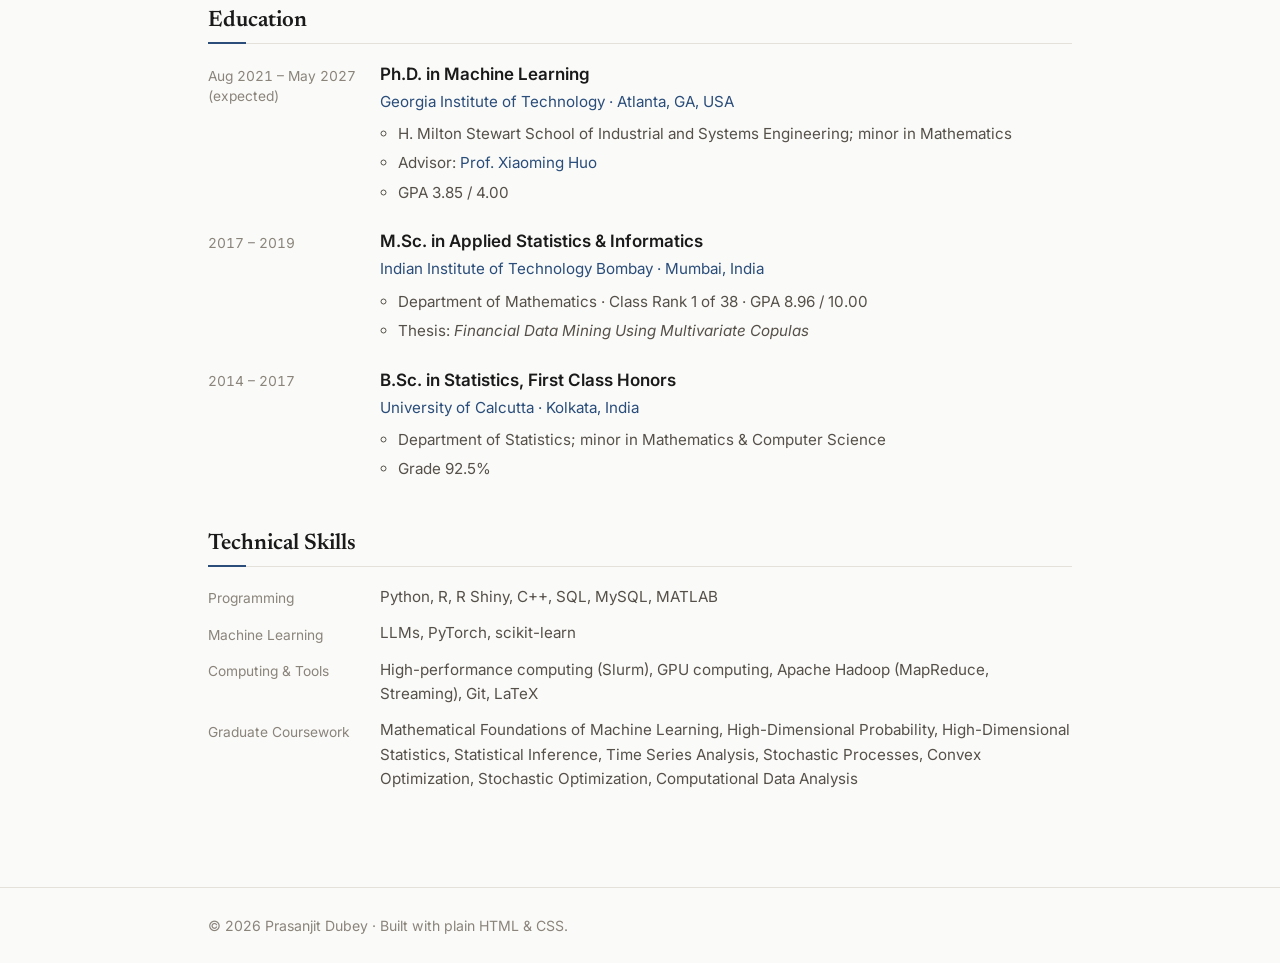
==== commit ac1c0670: "Add NeurIPS 2026 Top Reviewer, CSFAI travel award, TMLR and Bernoulli submissions - NeurIPS 2026 Top" ====
--- a/index.html
+++ b/index.html
@@ -24,7 +24,7 @@
   <link rel="preconnect" href="https://fonts.gstatic.com" crossorigin />
   <link href="https://fonts.googleapis.com/css2?family=Newsreader:ital,opsz,wght@0,6..72,400;0,6..72,500;0,6..72,600;1,6..72,400&family=Inter:wght@400;500;600&display=swap" rel="stylesheet" />
 
-  <link rel="stylesheet" href="style.css?v=20261005b" />
+  <link rel="stylesheet" href="style.css?v=20261010" />
 
   <!-- Set theme before paint to avoid a flash -->
   <script>
@@ -180,6 +180,7 @@
             <h3 class="pub-title">Matching Rates and Optimal Allocation for Federated Probe-Logit Distillation under Heterogeneous Bandwidth Budgets</h3>
             <p class="pub-authors"><span class="me">Prasanjit Dubey</span> and Xiaoming Huo</p>
             <p class="pub-venue"><span class="badge badge-review">Under review</span> Invited submission, Journal of the American Statistical Association (Theory &amp; Methods) · 2026 <a class="pub-link" href="https://arxiv.org/abs/2605.29642" target="_blank" rel="noopener">Paper</a></p>
+            <p class="pub-award">★ Poster and Travel Award, Conference on Statistical Foundations of AI (CSFAI), University of California, Santa Barbara, 2026</p>
             <p class="pub-award">★ Poster presented at STAI-X, Harvard University, 2026</p>
           </div>
         </li>
@@ -193,9 +194,9 @@
         </li>
         <li class="pub">
           <div class="pub-body">
-            <h3 class="pub-title">Report Resolution in Federated Multiple Testing under Family-Wise Error Control</h3>
+            <h3 class="pub-title">Federated Multiple Testing with Quantized <em>p</em>-Values under Family-Wise Error Control</h3>
             <p class="pub-authors"><span class="me">Prasanjit Dubey</span> and Xiaoming Huo</p>
-            <p class="pub-venue"><span class="badge badge-prep">Preprint</span> arXiv · 2026 <a class="pub-link" href="https://arxiv.org/abs/2609.19708" target="_blank" rel="noopener">Paper</a></p>
+            <p class="pub-venue"><span class="badge badge-review">Under review</span> Bernoulli · 2026 <a class="pub-link" href="https://arxiv.org/abs/2609.19708" target="_blank" rel="noopener">Paper</a></p>
             <p class="pub-award">★ Accepted at the NeurIPS 2026 Second Workshop on ML×OR: Mathematical Foundations and Operational Integration of Machine Learning for Uncertainty-Aware Decision-Making</p>
           </div>
         </li>
@@ -372,6 +373,6 @@
     <p>© <span id="year"></span> Prasanjit Dubey · Built with plain HTML &amp; CSS.</p>
   </footer>
 
-  <script src="script.js?v=20261005b"></script>
+  <script src="script.js?v=20261010"></script>
 </body>
 </html>
--- a/style.css
+++ b/style.css
@@ -426,6 +426,7 @@
 .talk-title { font-size: 1.08rem; line-height: 1.4; margin: 0 0 0.35rem; }
 .talk-venue { color: var(--text-soft); font-size: 0.93rem; margin: 0 0 0.15rem; }
 .talk-venue + .pub-award { margin-top: 0.35rem; }
+.pub-award + .talk-venue { margin-top: -0.3rem; }
 
 .award-text, .news-text { color: var(--text-soft); }
 
@@ -442,6 +443,7 @@
 .row-body ul { margin: 0; padding-left: 1.1rem; }
 .row-body li { margin-bottom: 0.35rem; }
 .row-body li:last-child { margin-bottom: 0; }
+.row-body li .pub-award { margin: 0.1rem 0 0; }
 
 .skills-list { margin: 0; }
 .skill-row {
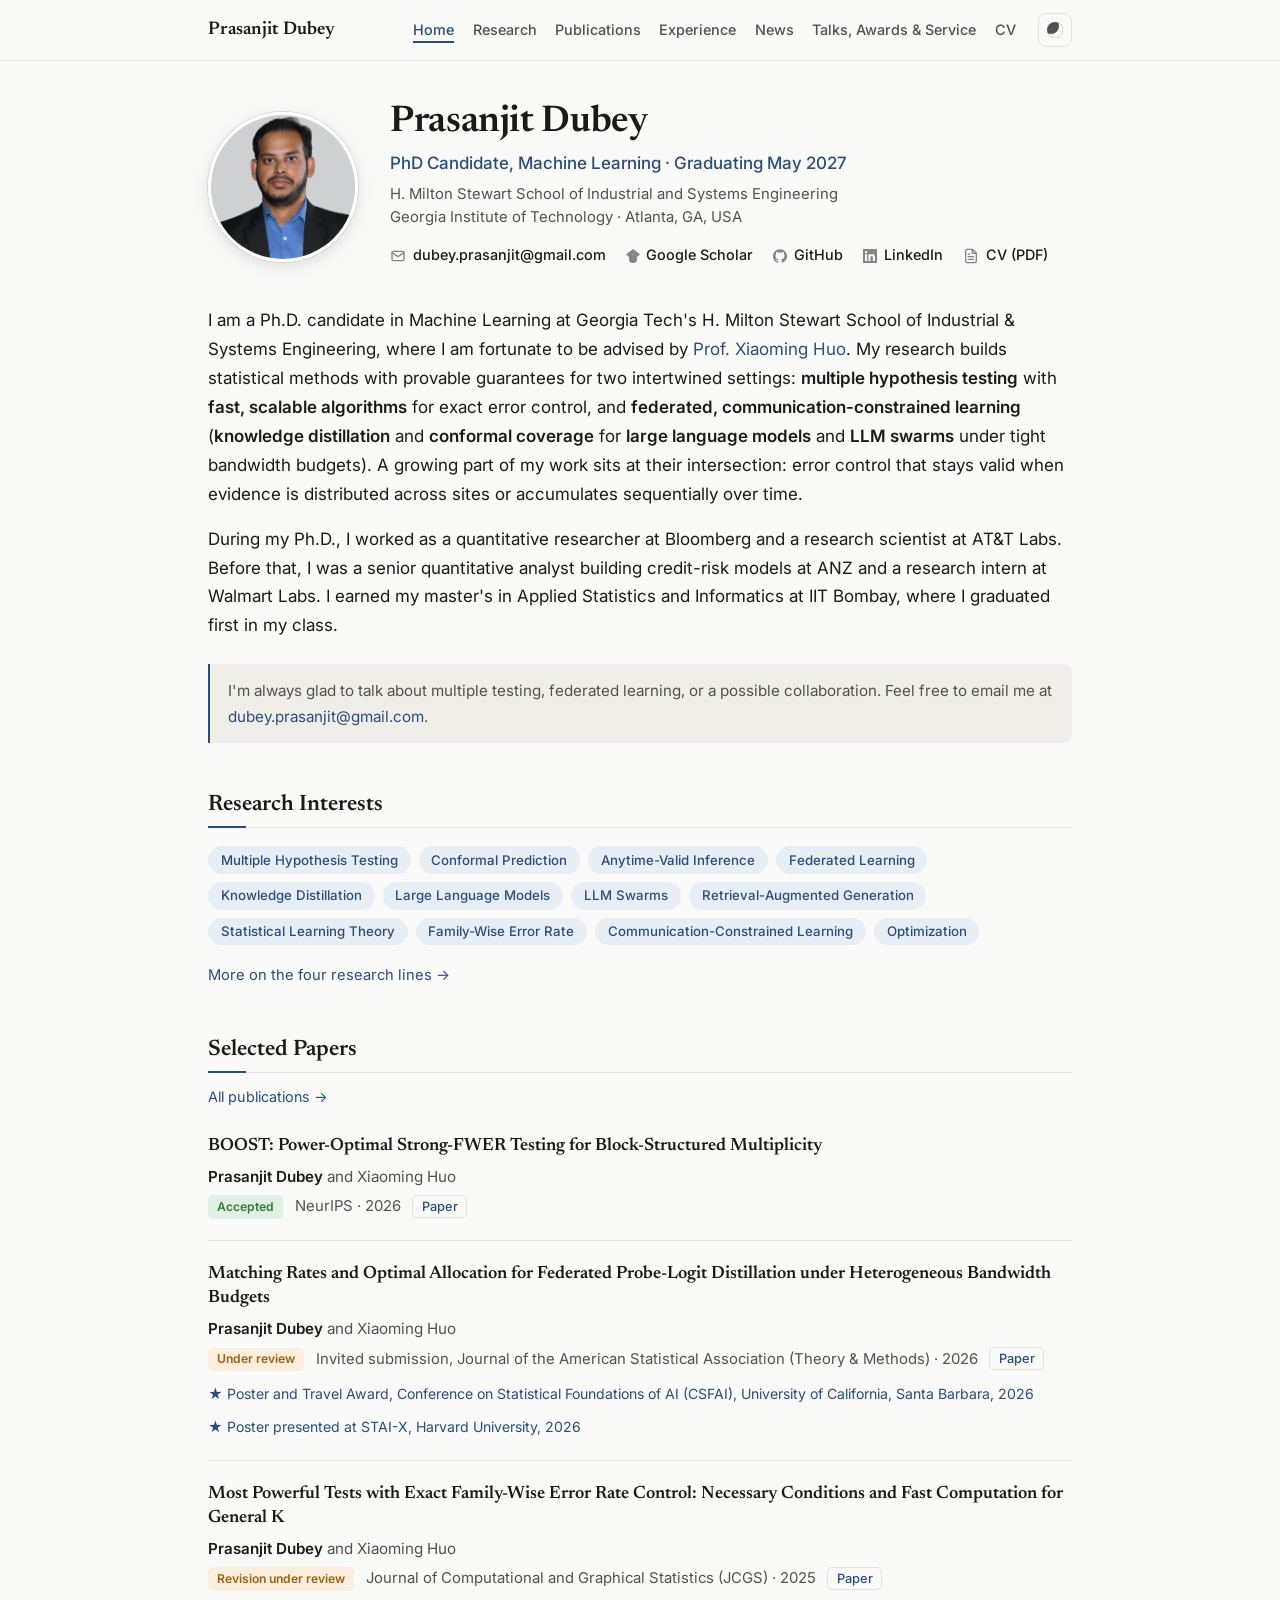
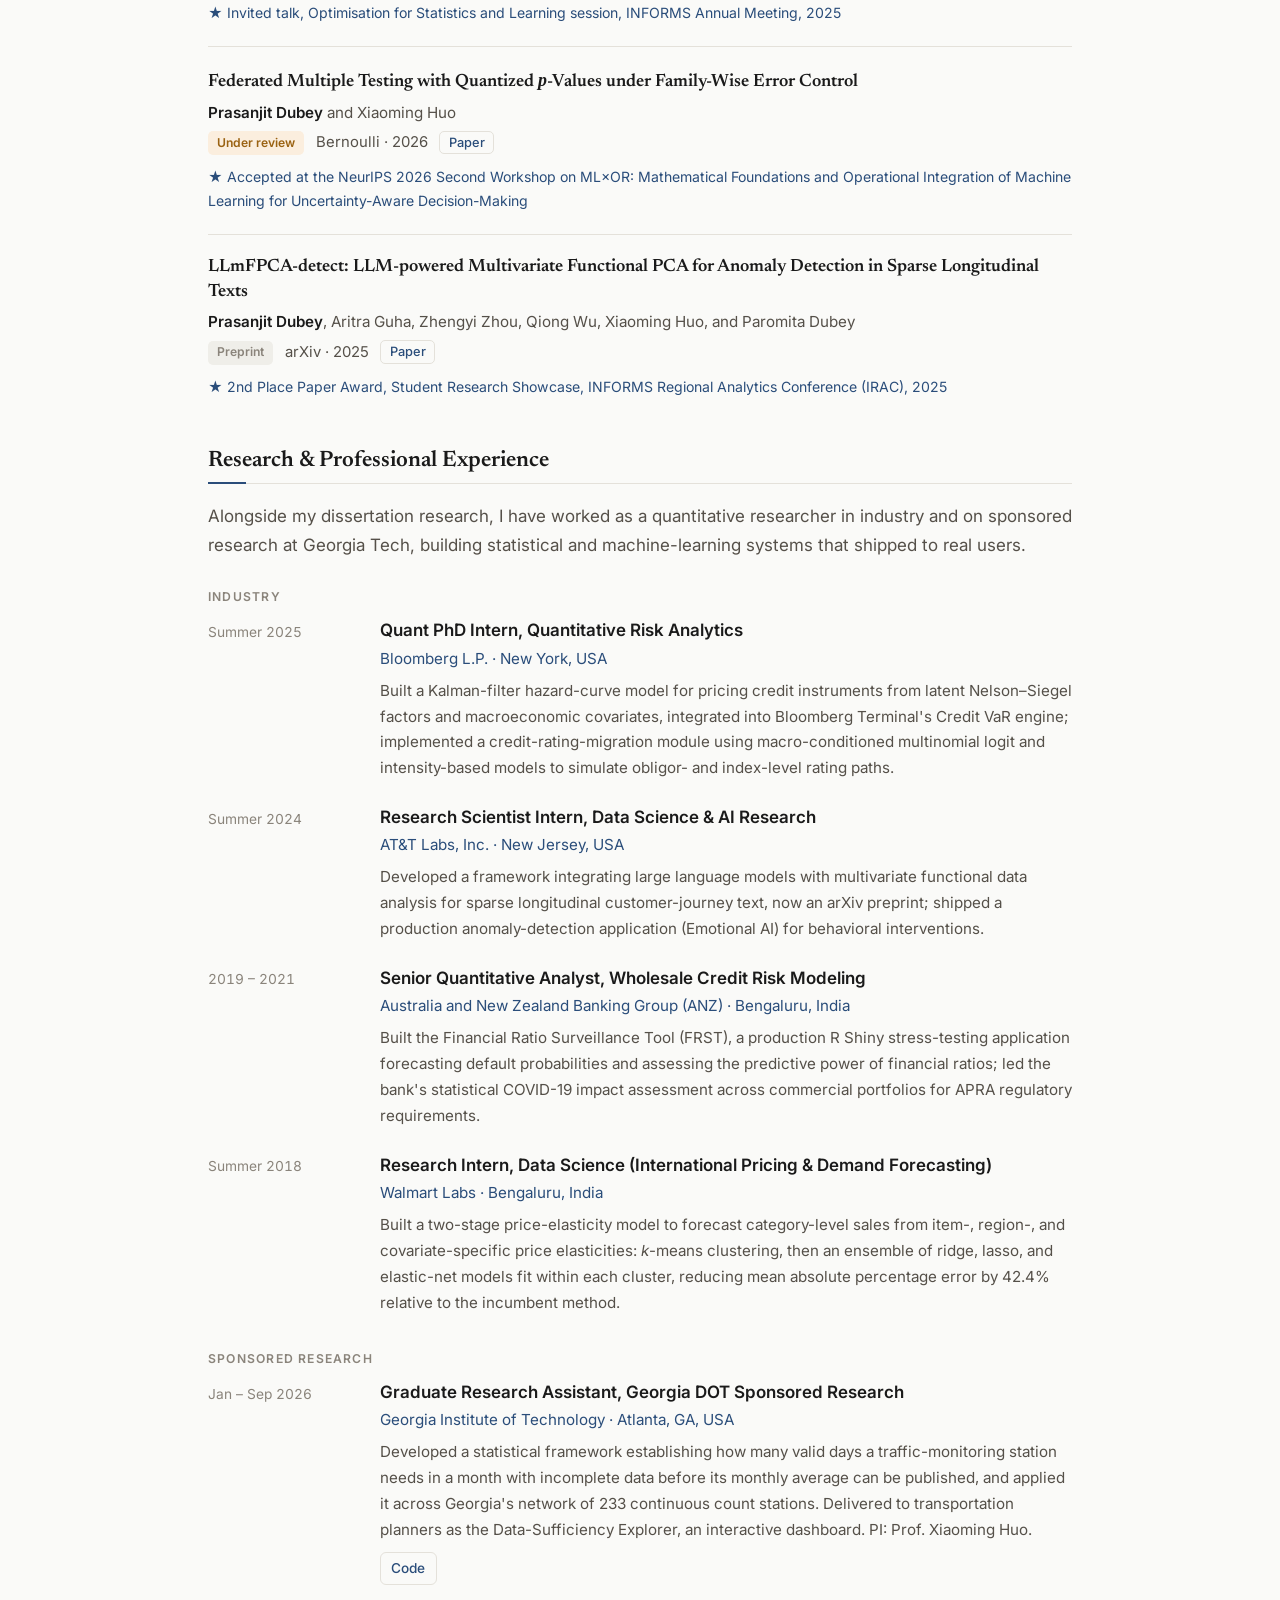
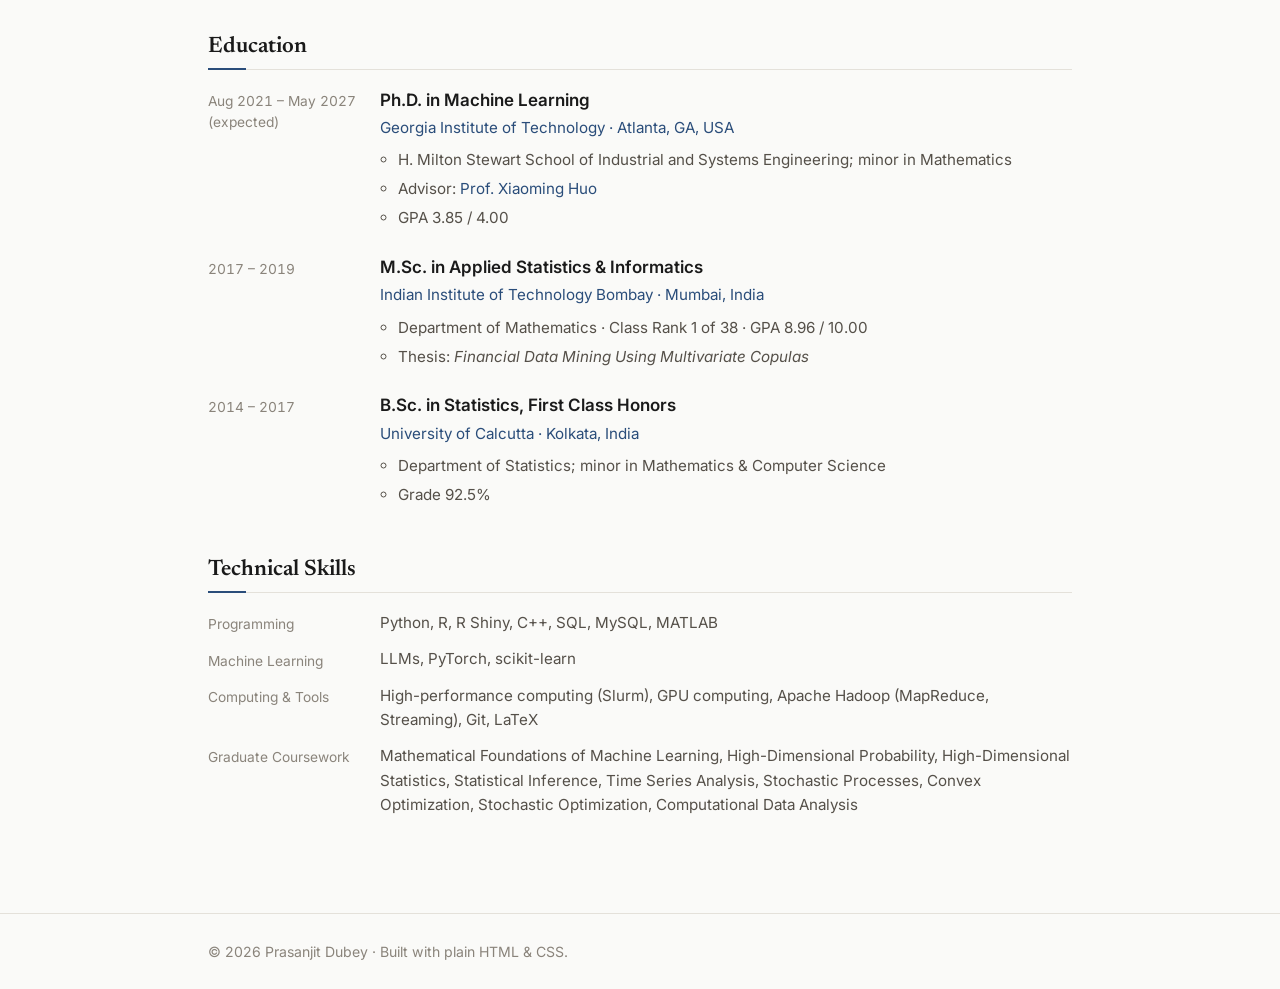
==== commit e2468c12: "Describe the Walmart model as two-stage; add fellowship selectivity Matches the updated CV. The Walm" ====
--- a/index.html
+++ b/index.html
@@ -272,11 +272,12 @@
             <p class="exp-role">Research Intern, Data Science (International Pricing &amp; Demand Forecasting)</p>
             <p class="exp-org">Walmart Labs · Bengaluru, India</p>
             <p class="exp-desc">
-              Devised an ensemble of ridge, lasso, and elastic-net models to
-              forecast category-level sales from item-, region-, and
-              covariate-specific price elasticities; a cluster-based
-              (<em>k</em>-means) elasticity model reduced mean absolute percentage
-              error by 42.4% relative to the incumbent method.
+              Built a two-stage price-elasticity model to forecast
+              category-level sales from item-, region-, and covariate-specific
+              price elasticities: <em>k</em>-means clustering, then an ensemble
+              of ridge, lasso, and elastic-net models fit within each cluster,
+              reducing mean absolute percentage error by 42.4% relative to the
+              incumbent method.
             </p>
           </div>
         </li>
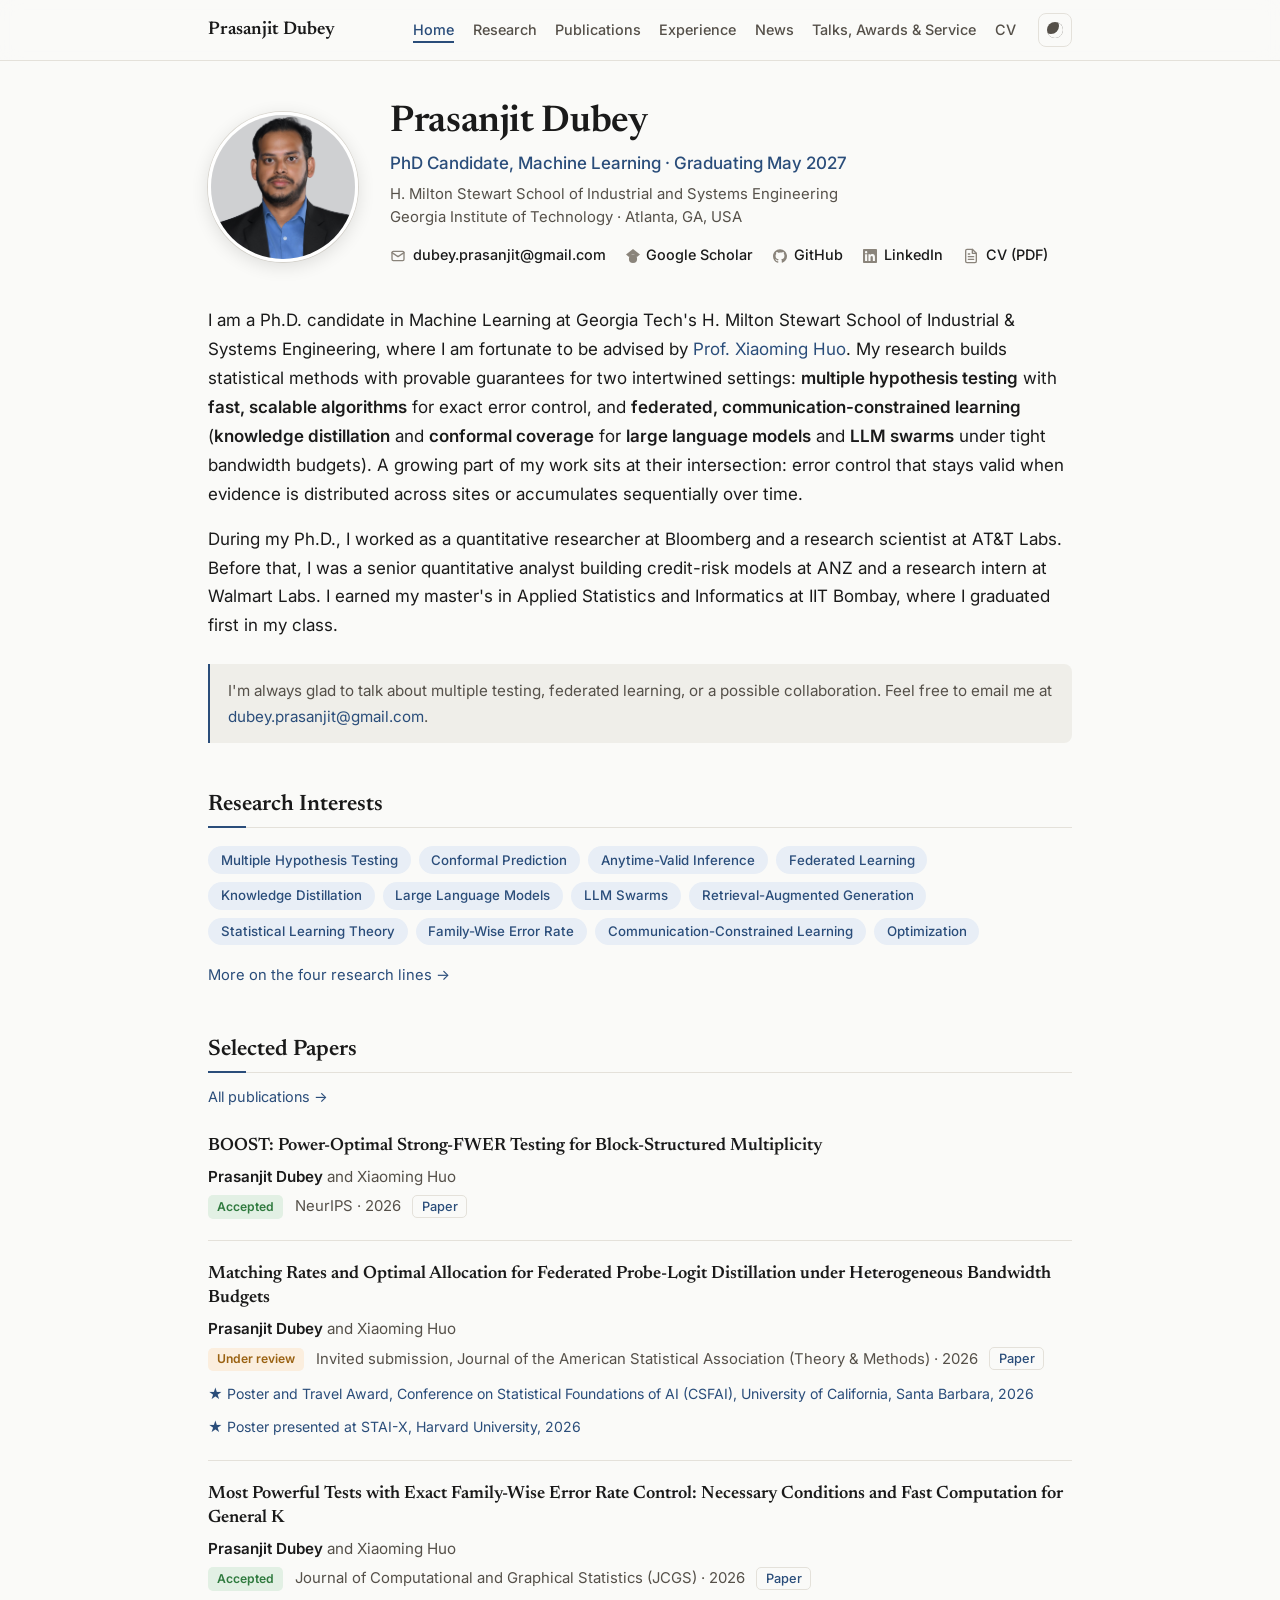
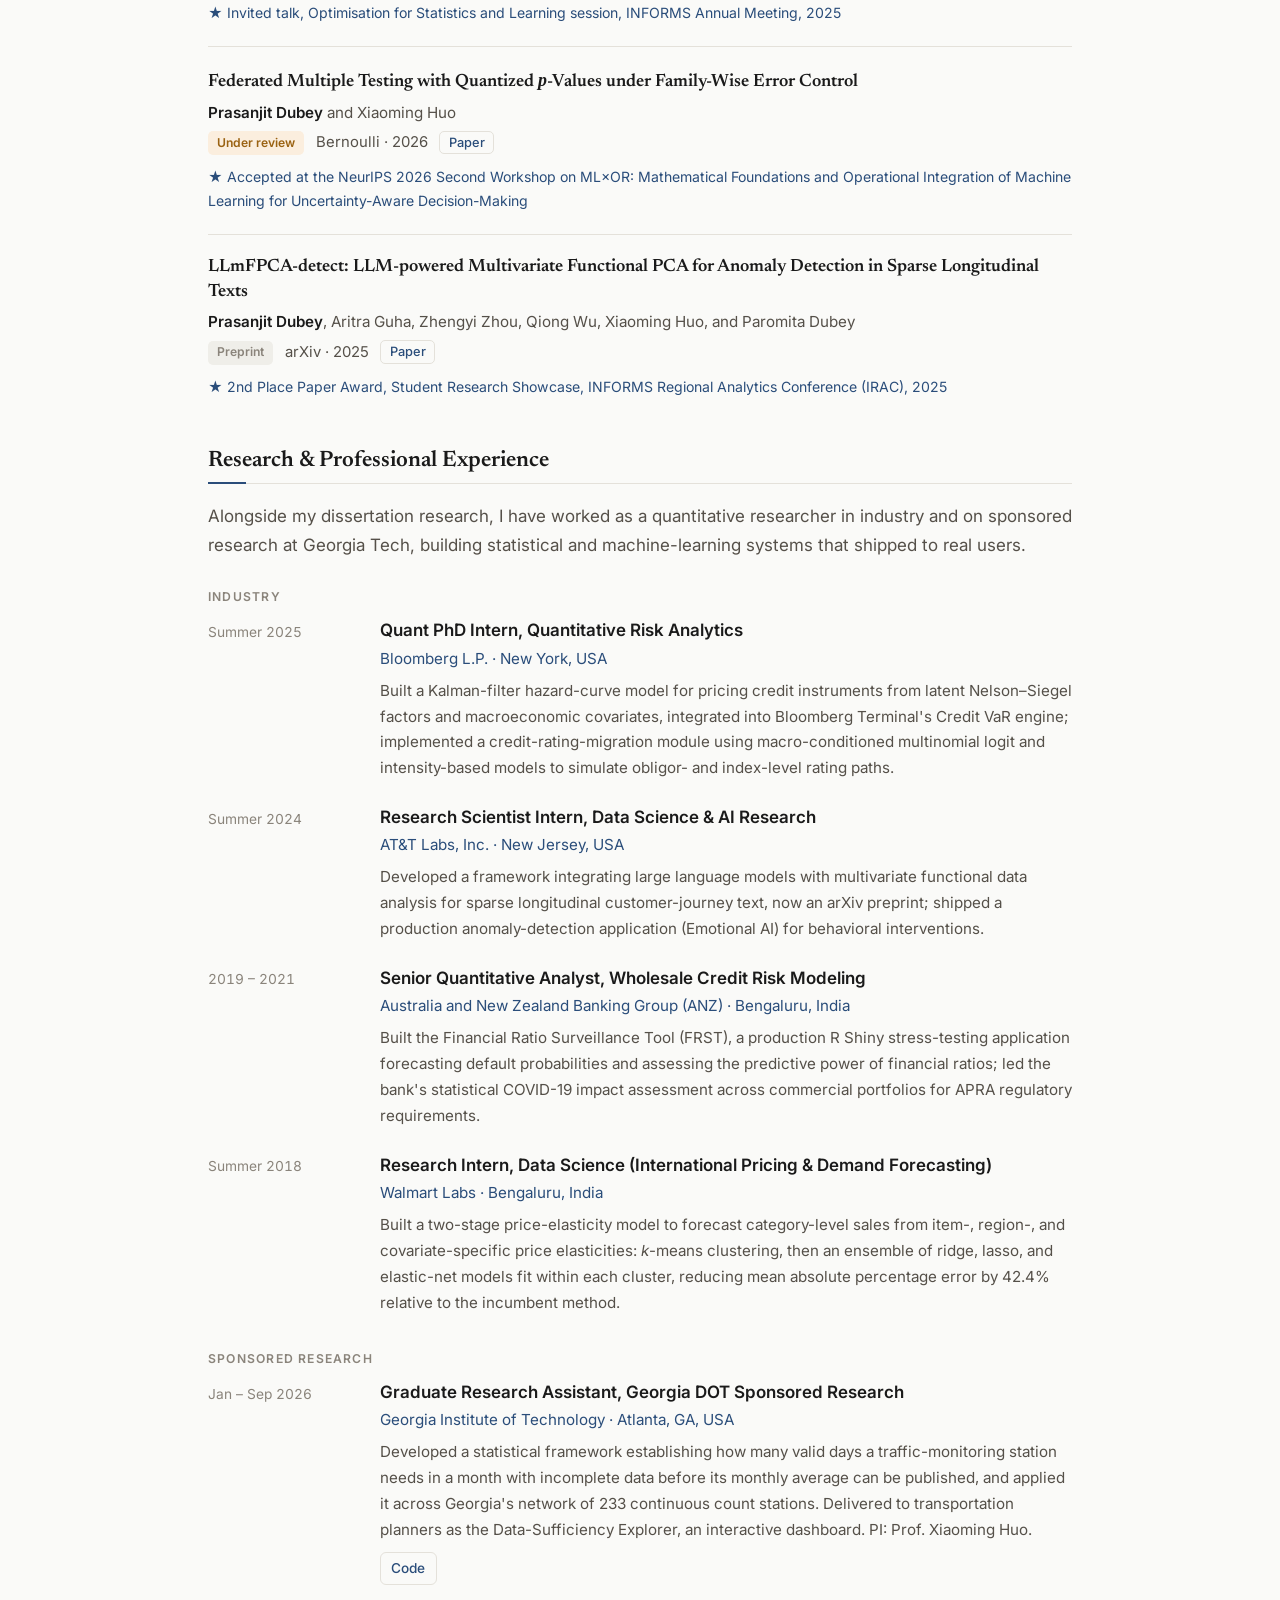
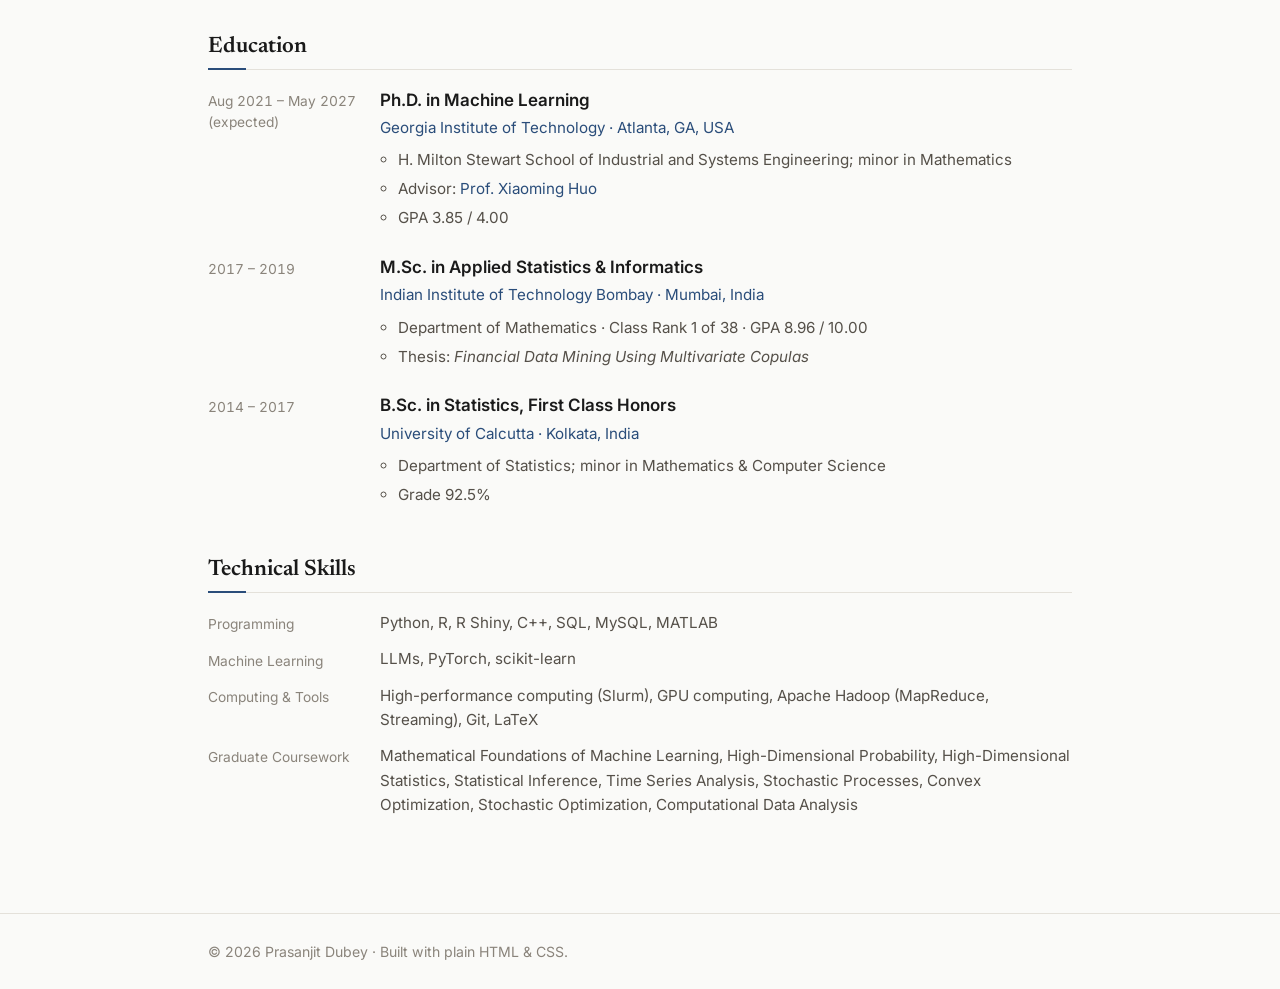
==== commit 21607597: "JCGS paper accepted The Most Powerful Tests paper is accepted at JCGS. Publications and Home's Selec" ====
--- a/index.html
+++ b/index.html
@@ -188,7 +188,7 @@
           <div class="pub-body">
             <h3 class="pub-title">Most Powerful Tests with Exact Family-Wise Error Rate Control: Necessary Conditions and Fast Computation for General K</h3>
             <p class="pub-authors"><span class="me">Prasanjit Dubey</span> and Xiaoming Huo</p>
-            <p class="pub-venue"><span class="badge badge-review">Revision under review</span> Journal of Computational and Graphical Statistics (JCGS) · 2025 <a class="pub-link" href="https://arxiv.org/abs/2604.10986" target="_blank" rel="noopener">Paper</a></p>
+            <p class="pub-venue"><span class="badge badge-pub">Accepted</span> Journal of Computational and Graphical Statistics (JCGS) · 2026 <a class="pub-link" href="https://arxiv.org/abs/2604.10986" target="_blank" rel="noopener">Paper</a></p>
             <p class="pub-award">★ Invited talk, Optimisation for Statistics and Learning session, INFORMS Annual Meeting, 2025</p>
           </div>
         </li>
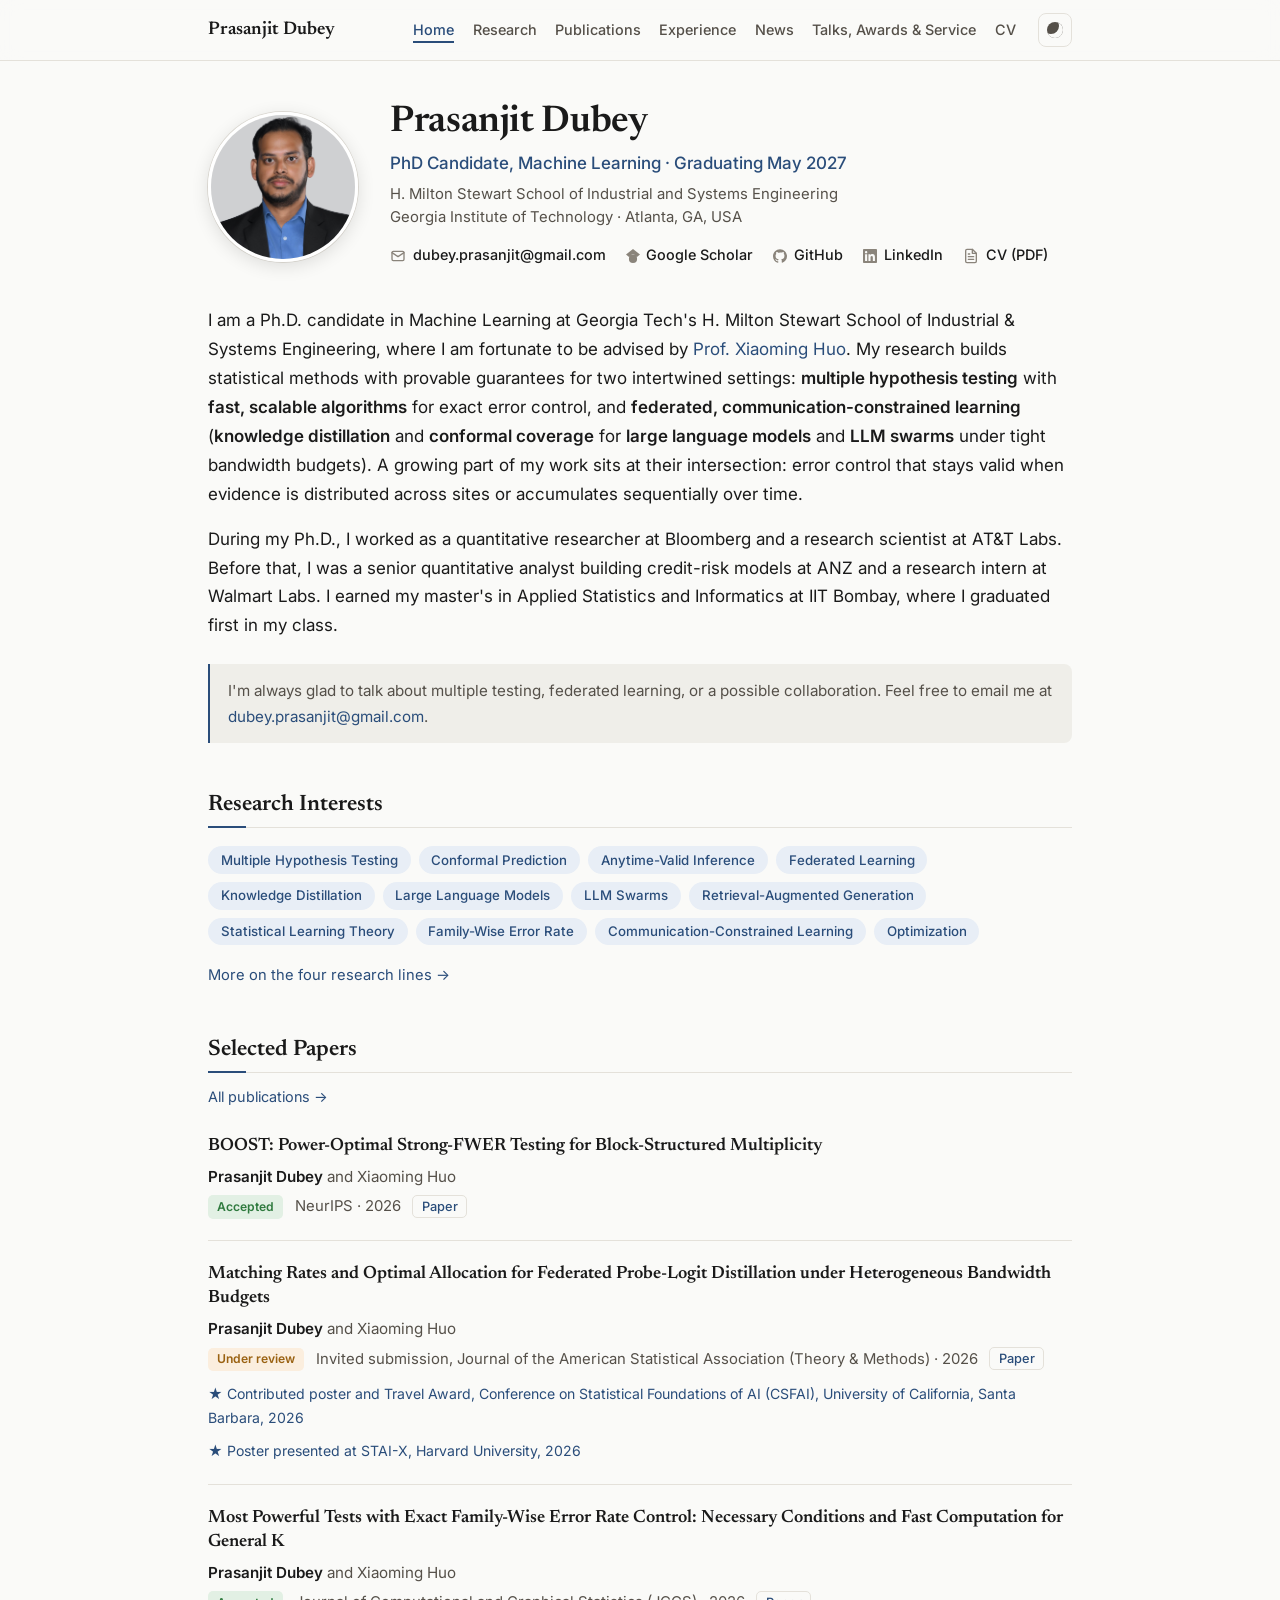
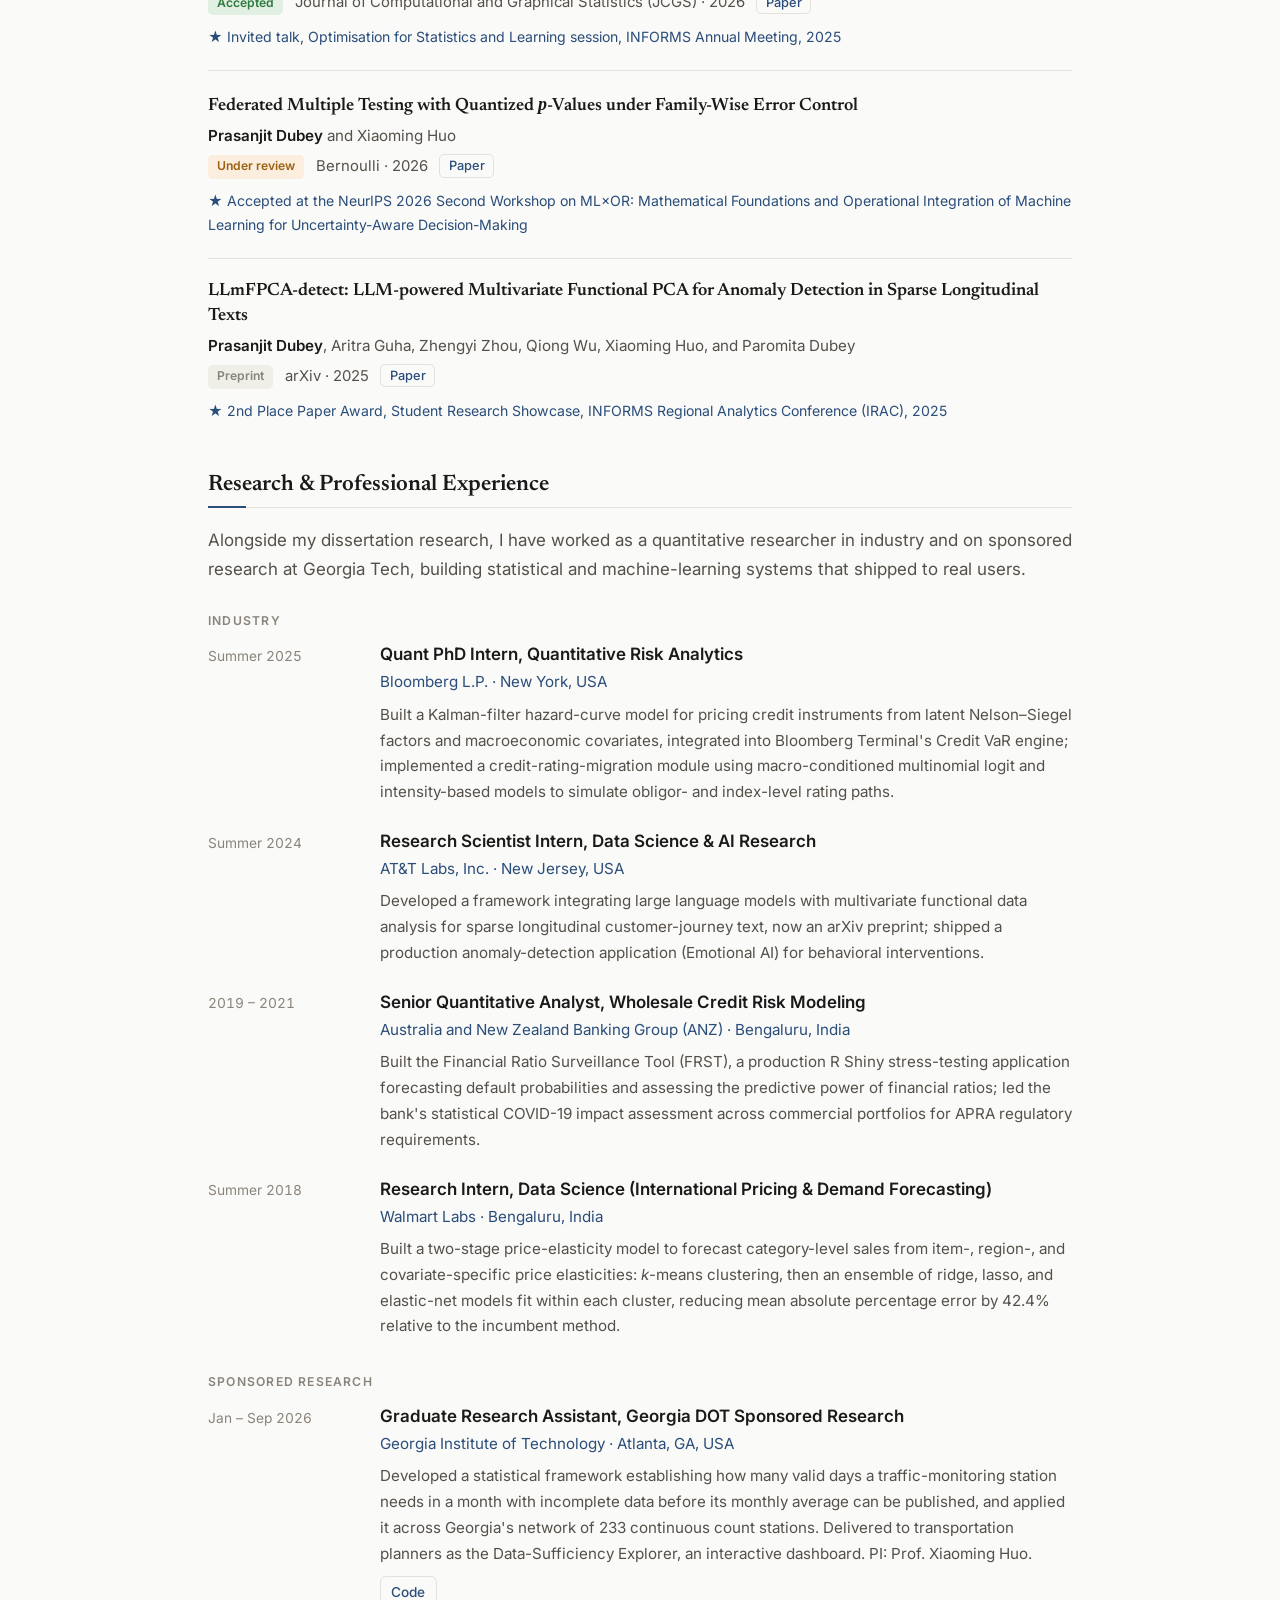
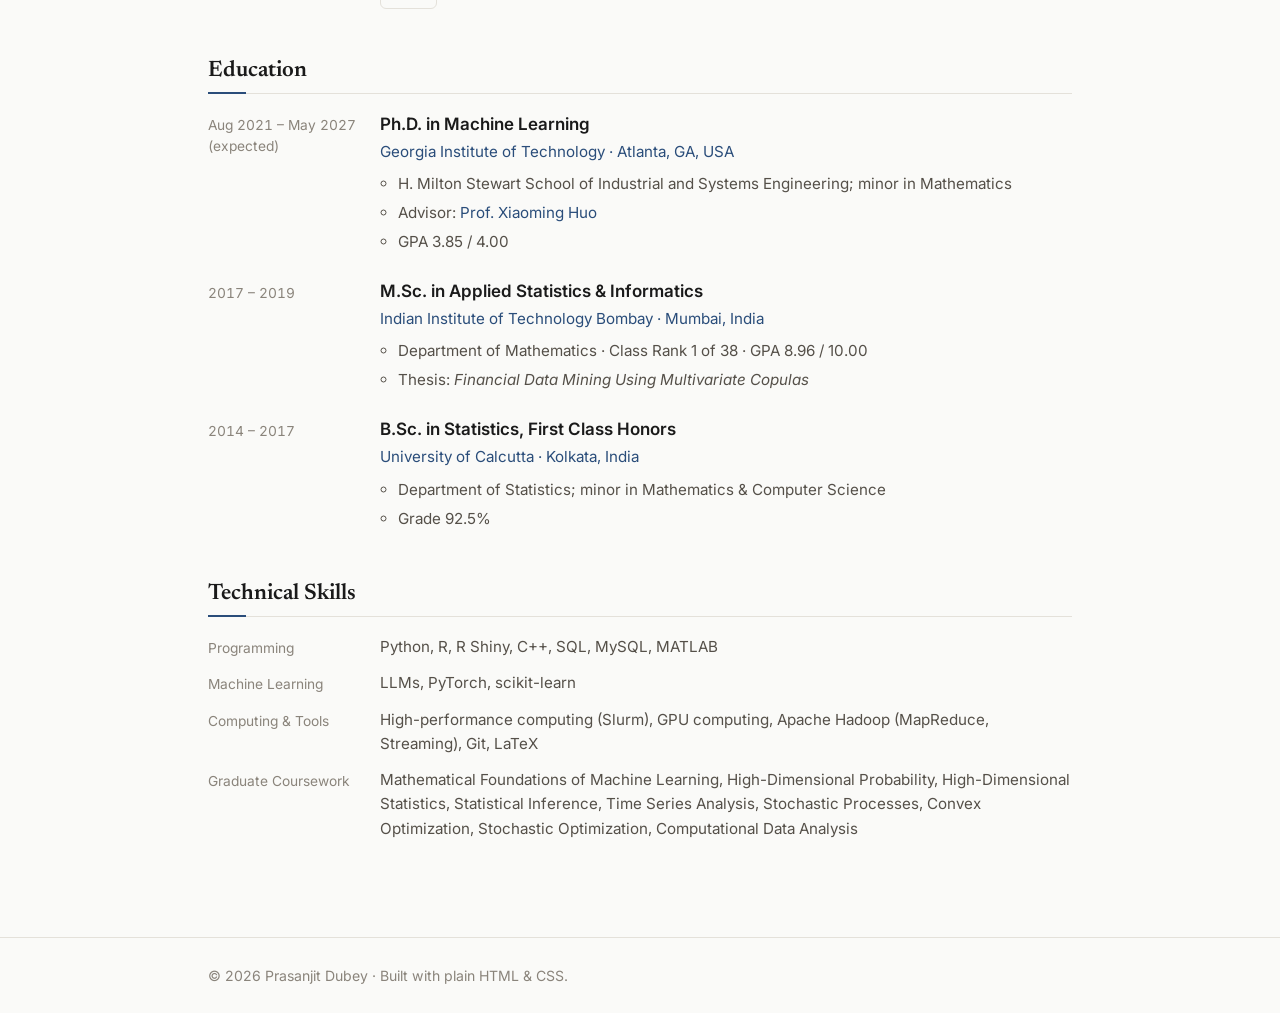
==== commit 652d84a7: "CSFAI: Matching Rates was a contributed poster The CSFAI (UC Santa Barbara) poster is now labelled a" ====
--- a/index.html
+++ b/index.html
@@ -180,7 +180,7 @@
             <h3 class="pub-title">Matching Rates and Optimal Allocation for Federated Probe-Logit Distillation under Heterogeneous Bandwidth Budgets</h3>
             <p class="pub-authors"><span class="me">Prasanjit Dubey</span> and Xiaoming Huo</p>
             <p class="pub-venue"><span class="badge badge-review">Under review</span> Invited submission, Journal of the American Statistical Association (Theory &amp; Methods) · 2026 <a class="pub-link" href="https://arxiv.org/abs/2605.29642" target="_blank" rel="noopener">Paper</a></p>
-            <p class="pub-award">★ Poster and Travel Award, Conference on Statistical Foundations of AI (CSFAI), University of California, Santa Barbara, 2026</p>
+            <p class="pub-award">★ Contributed poster and Travel Award, Conference on Statistical Foundations of AI (CSFAI), University of California, Santa Barbara, 2026</p>
             <p class="pub-award">★ Poster presented at STAI-X, Harvard University, 2026</p>
           </div>
         </li>
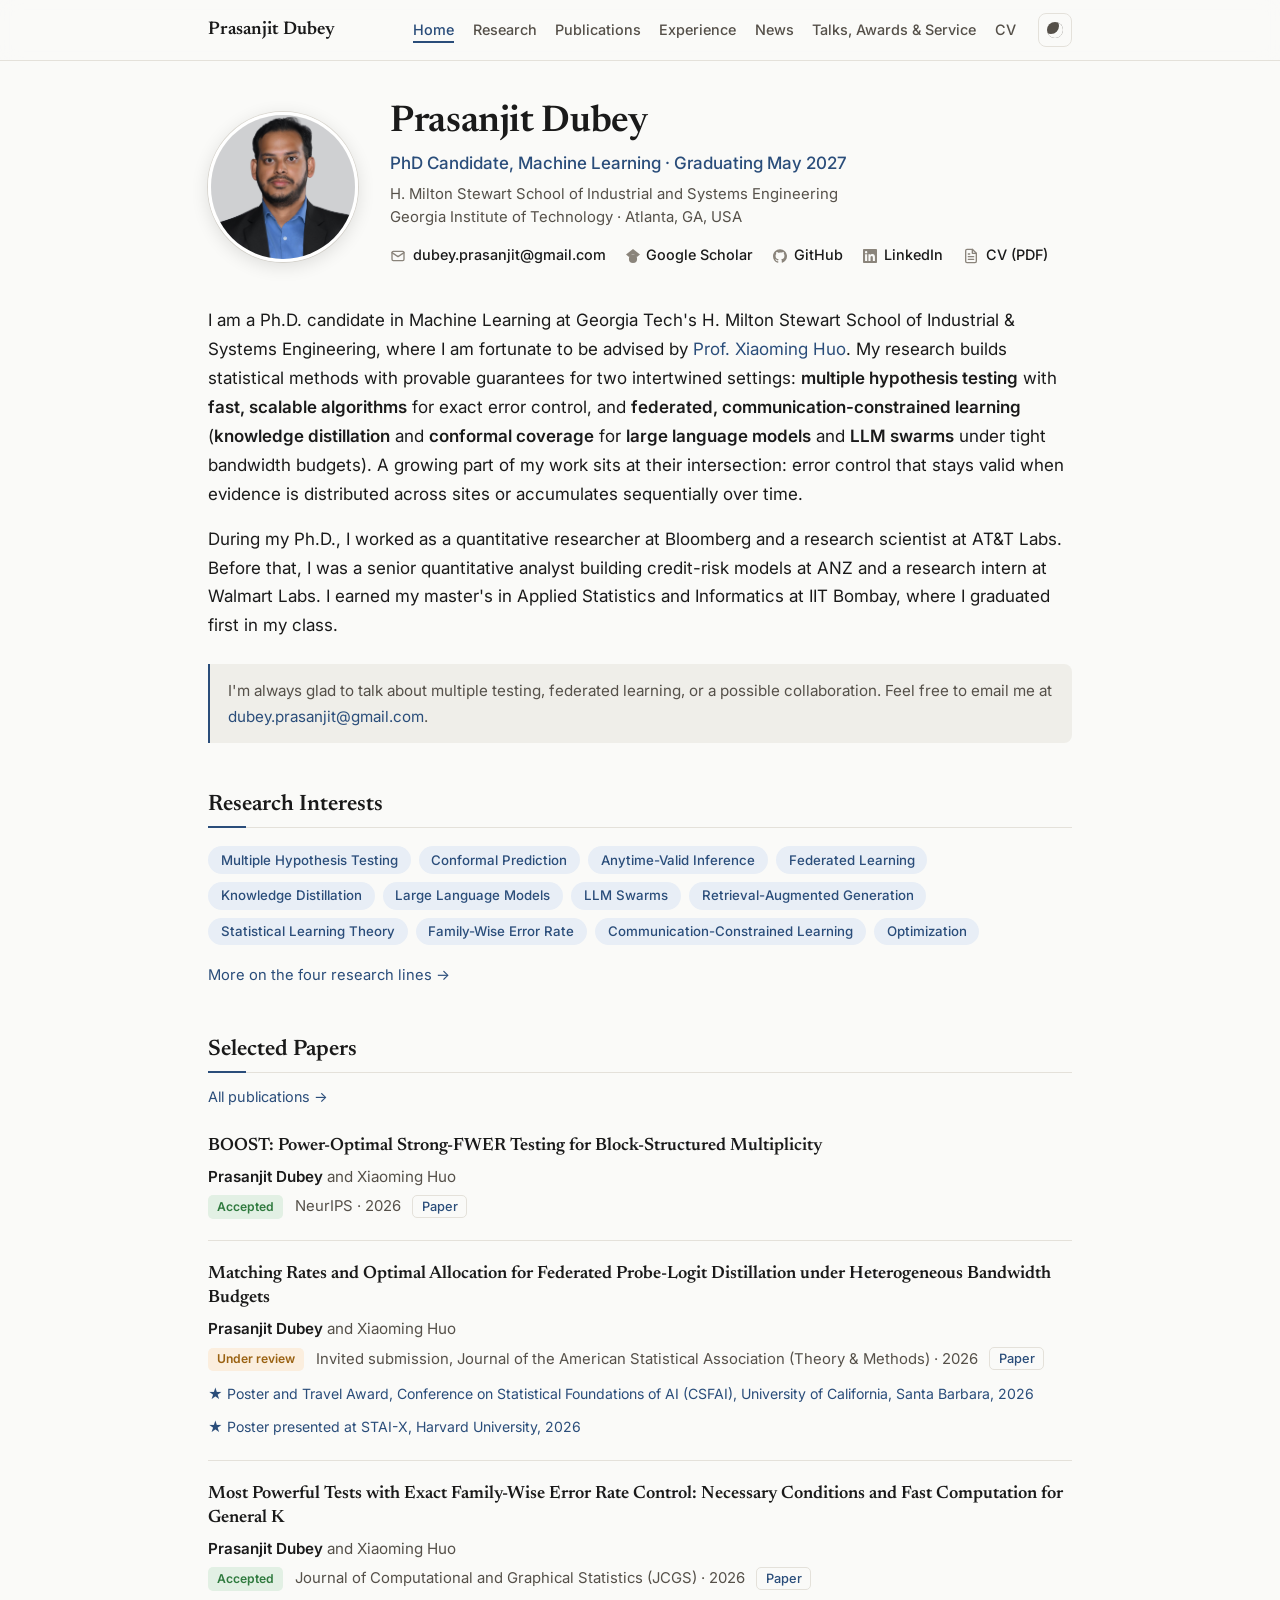
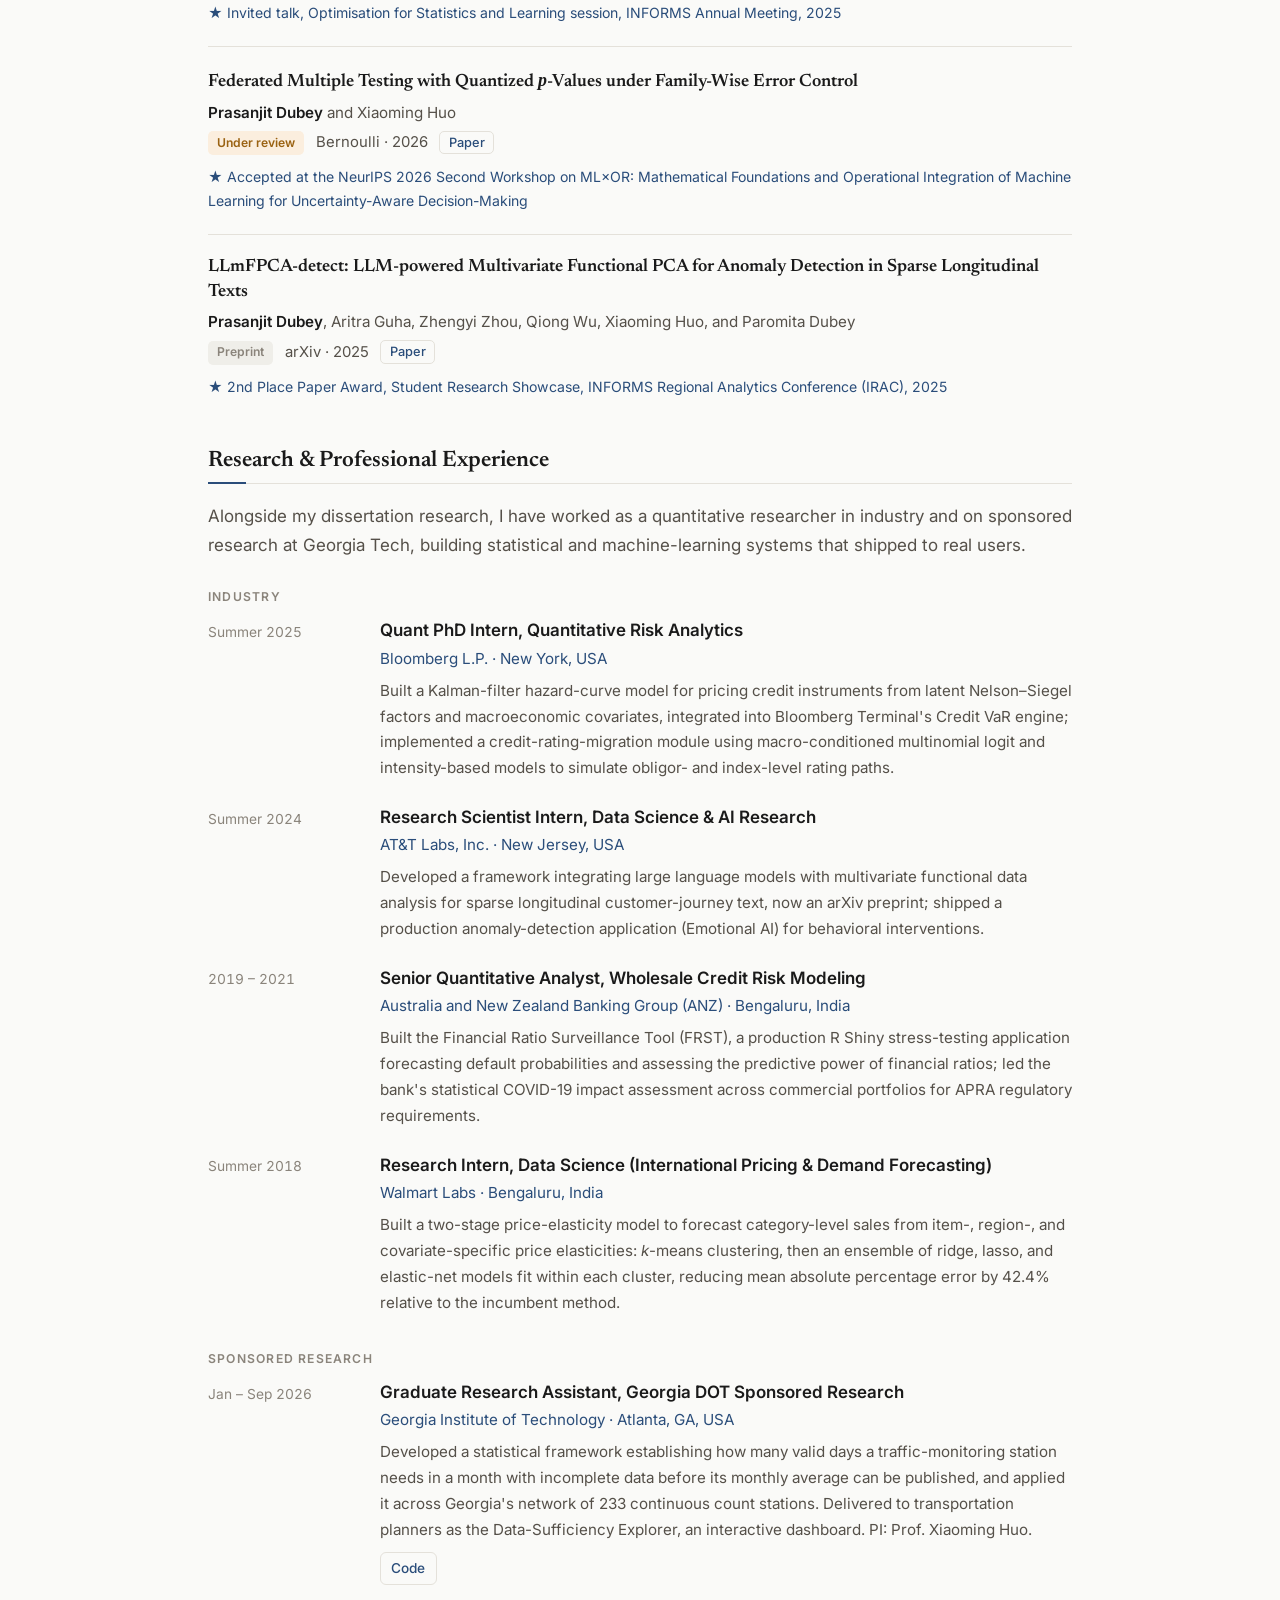
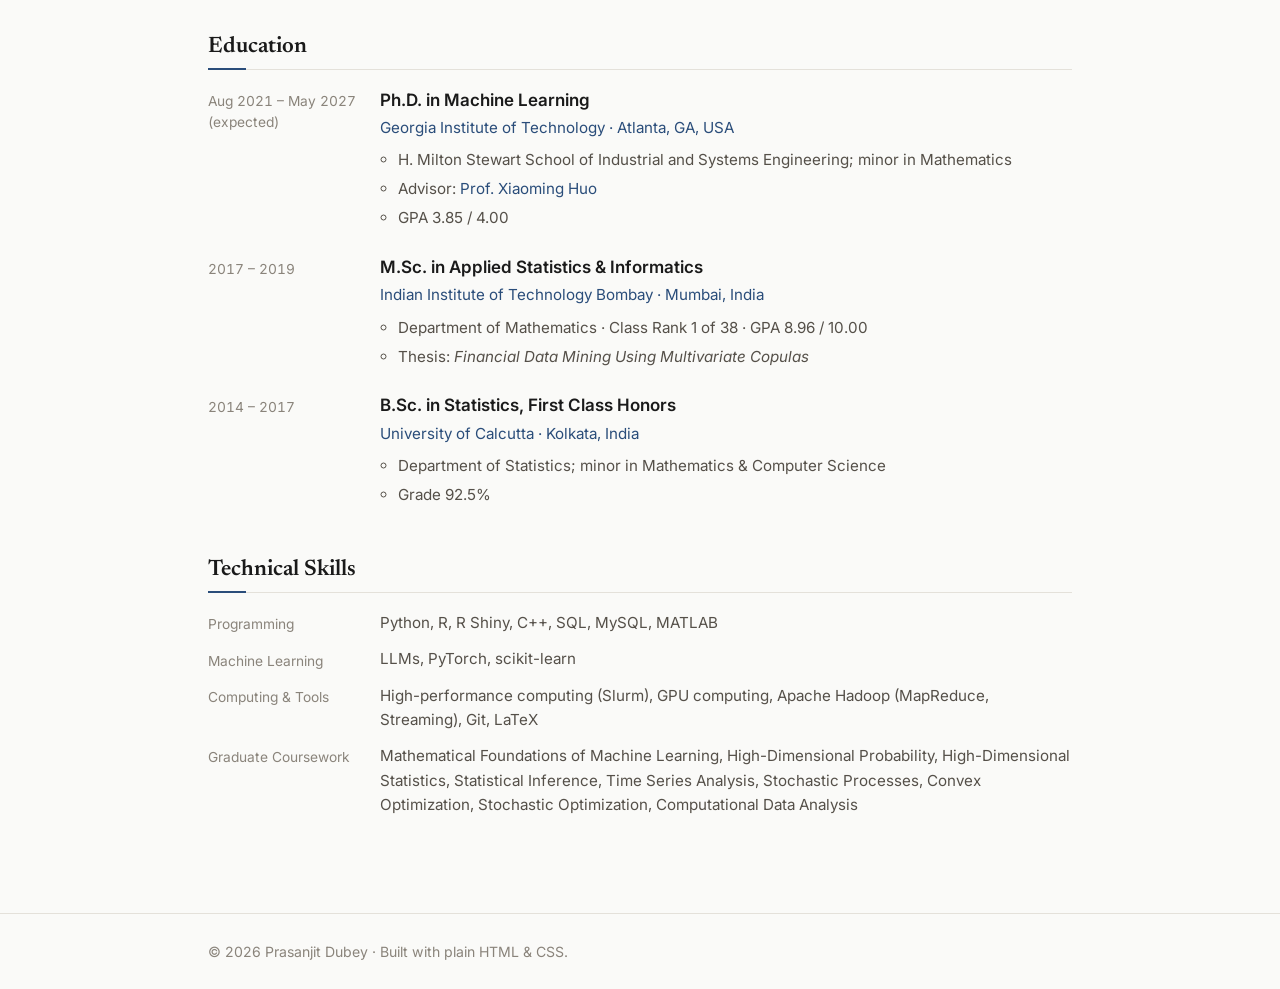
==== commit 9b3d4b93: "CSFAI: back to plain "Poster" All posters use the same plain label, on the site and in cv.pdf (resto" ====
--- a/index.html
+++ b/index.html
@@ -180,7 +180,7 @@
             <h3 class="pub-title">Matching Rates and Optimal Allocation for Federated Probe-Logit Distillation under Heterogeneous Bandwidth Budgets</h3>
             <p class="pub-authors"><span class="me">Prasanjit Dubey</span> and Xiaoming Huo</p>
             <p class="pub-venue"><span class="badge badge-review">Under review</span> Invited submission, Journal of the American Statistical Association (Theory &amp; Methods) · 2026 <a class="pub-link" href="https://arxiv.org/abs/2605.29642" target="_blank" rel="noopener">Paper</a></p>
-            <p class="pub-award">★ Contributed poster and Travel Award, Conference on Statistical Foundations of AI (CSFAI), University of California, Santa Barbara, 2026</p>
+            <p class="pub-award">★ Poster and Travel Award, Conference on Statistical Foundations of AI (CSFAI), University of California, Santa Barbara, 2026</p>
             <p class="pub-award">★ Poster presented at STAI-X, Harvard University, 2026</p>
           </div>
         </li>
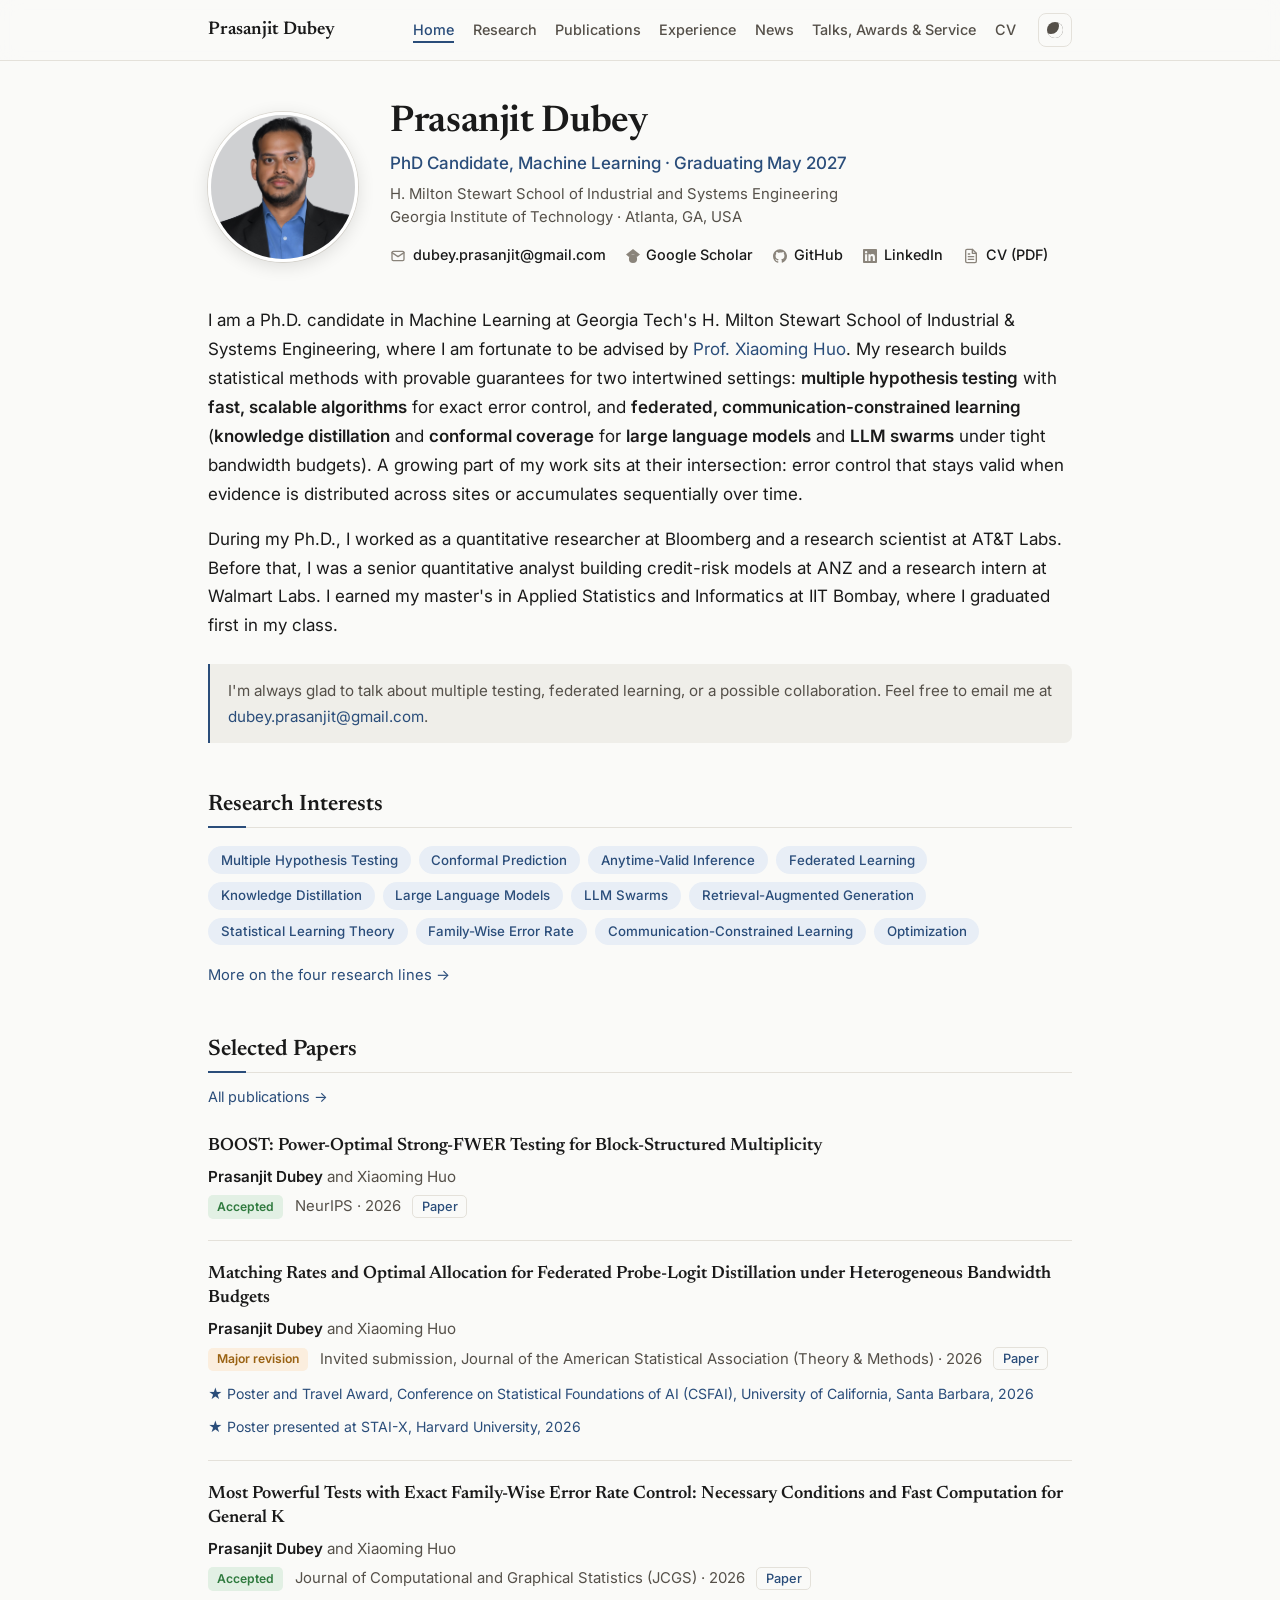
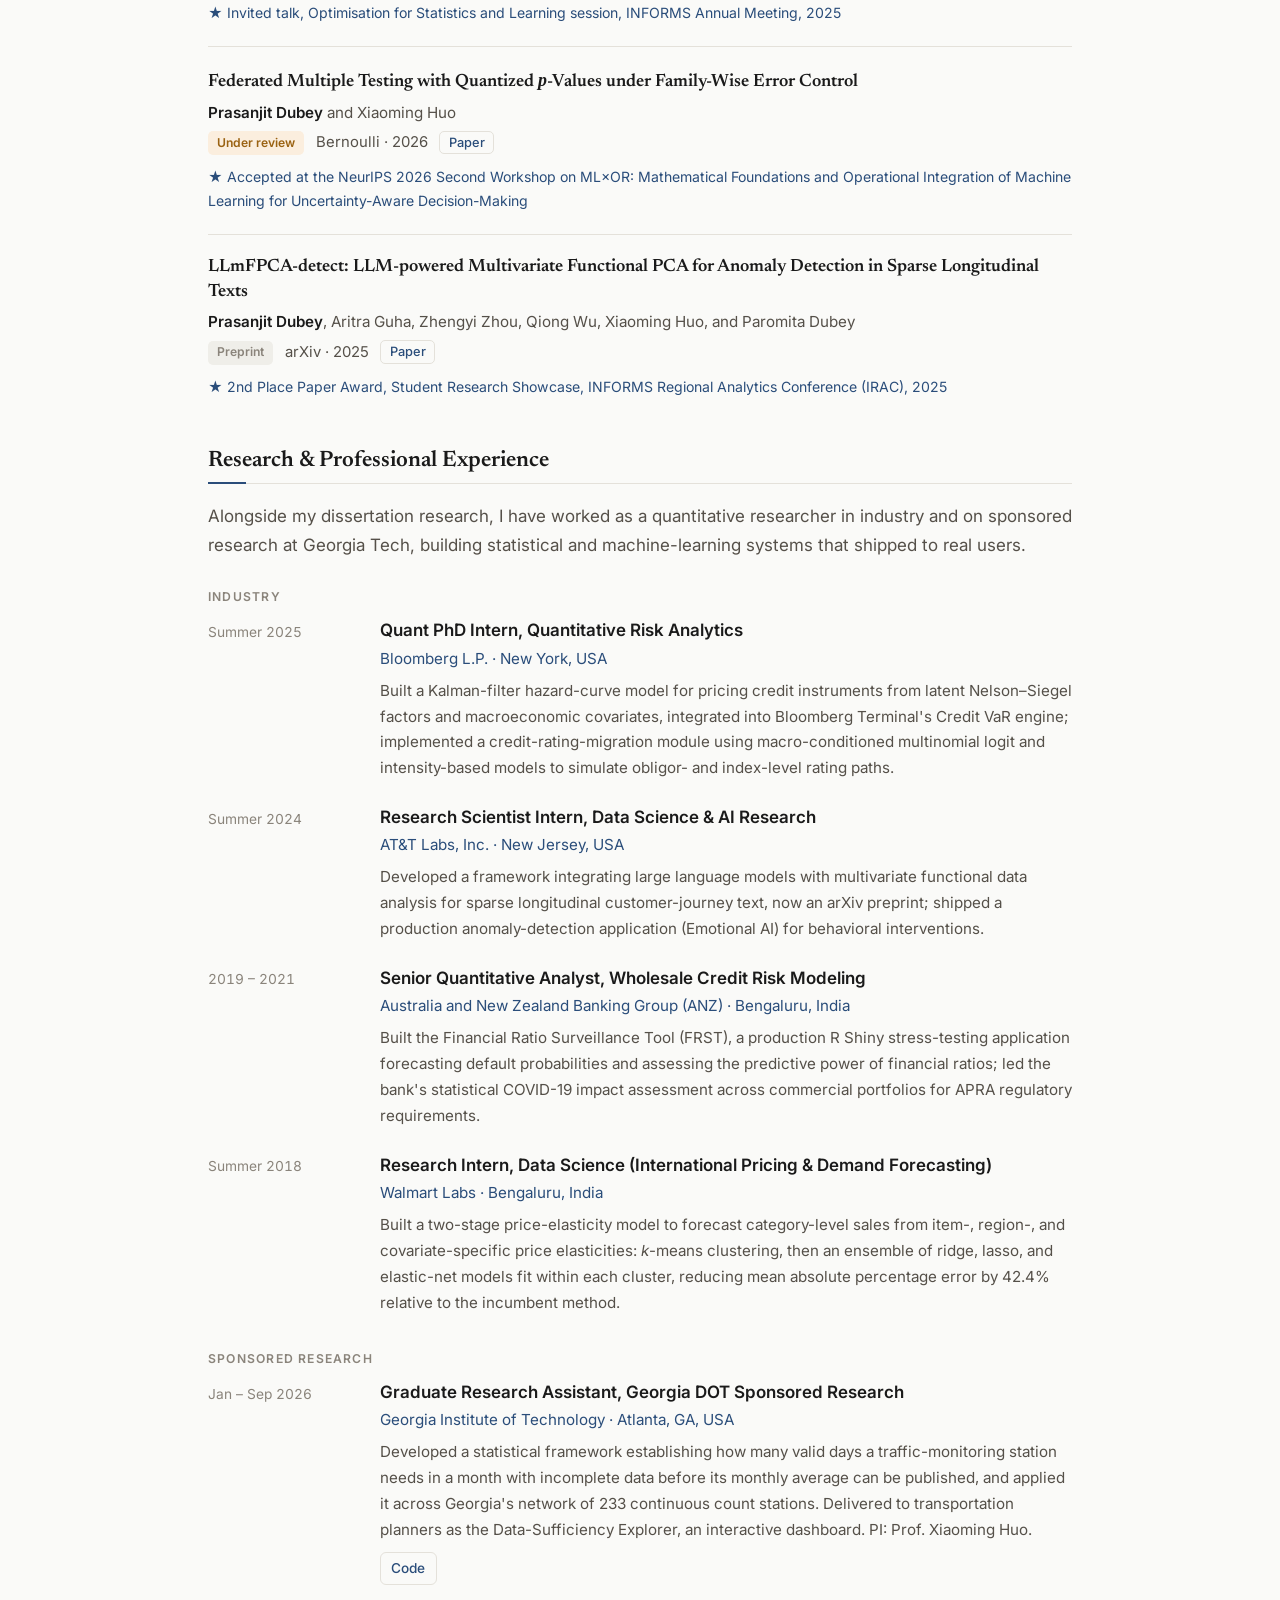
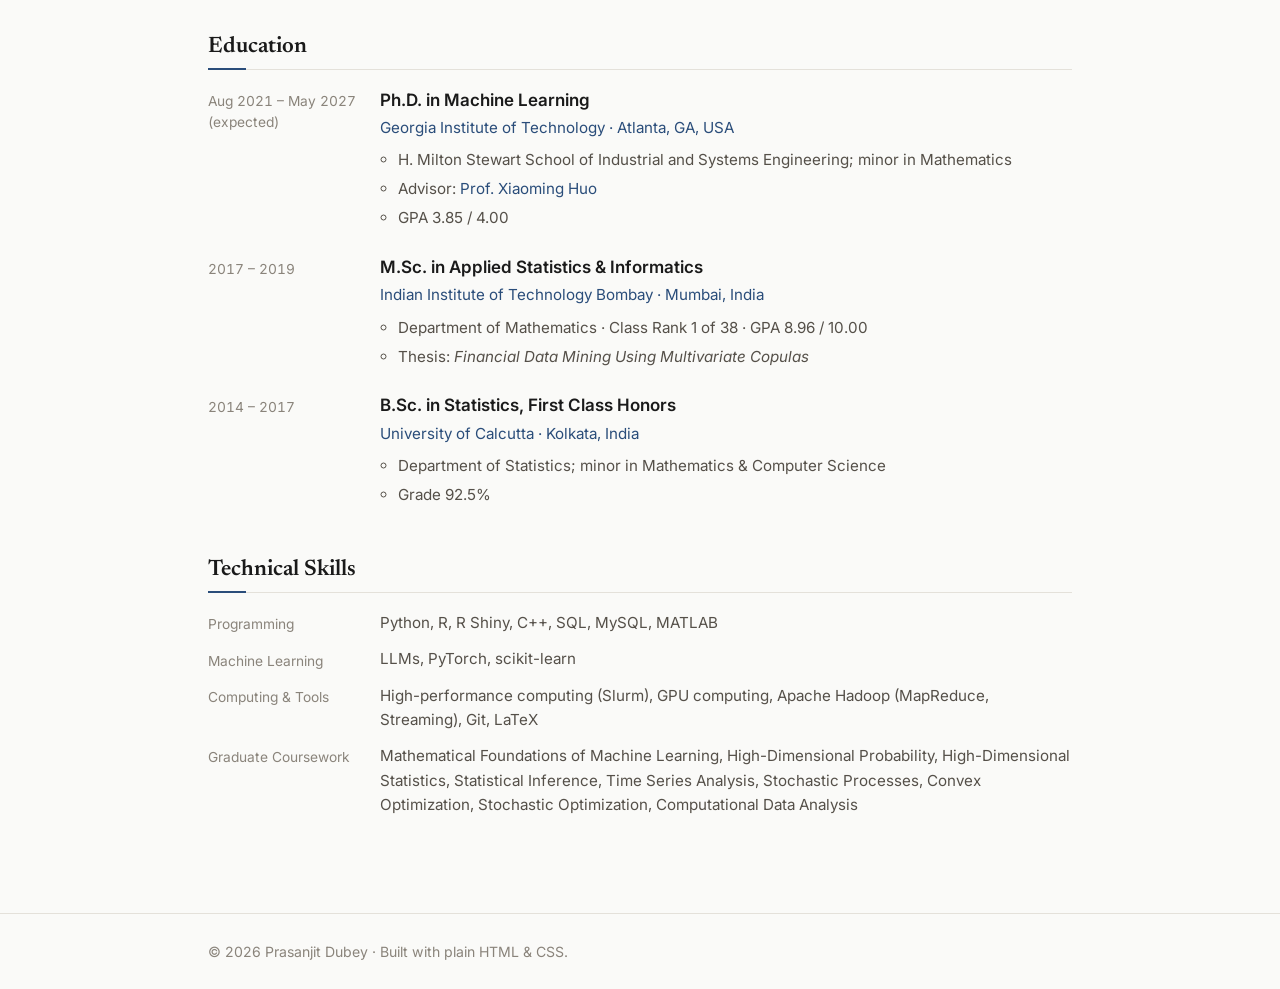
==== commit a4337131: "Matching Rates: JASA major revision CV [3] now reads "Major revision (invited submission) at the Jou" ====
--- a/index.html
+++ b/index.html
@@ -179,7 +179,7 @@
           <div class="pub-body">
             <h3 class="pub-title">Matching Rates and Optimal Allocation for Federated Probe-Logit Distillation under Heterogeneous Bandwidth Budgets</h3>
             <p class="pub-authors"><span class="me">Prasanjit Dubey</span> and Xiaoming Huo</p>
-            <p class="pub-venue"><span class="badge badge-review">Under review</span> Invited submission, Journal of the American Statistical Association (Theory &amp; Methods) · 2026 <a class="pub-link" href="https://arxiv.org/abs/2605.29642" target="_blank" rel="noopener">Paper</a></p>
+            <p class="pub-venue"><span class="badge badge-review">Major revision</span> Invited submission, Journal of the American Statistical Association (Theory &amp; Methods) · 2026 <a class="pub-link" href="https://arxiv.org/abs/2605.29642" target="_blank" rel="noopener">Paper</a></p>
             <p class="pub-award">★ Poster and Travel Award, Conference on Statistical Foundations of AI (CSFAI), University of California, Santa Barbara, 2026</p>
             <p class="pub-award">★ Poster presented at STAI-X, Harvard University, 2026</p>
           </div>
